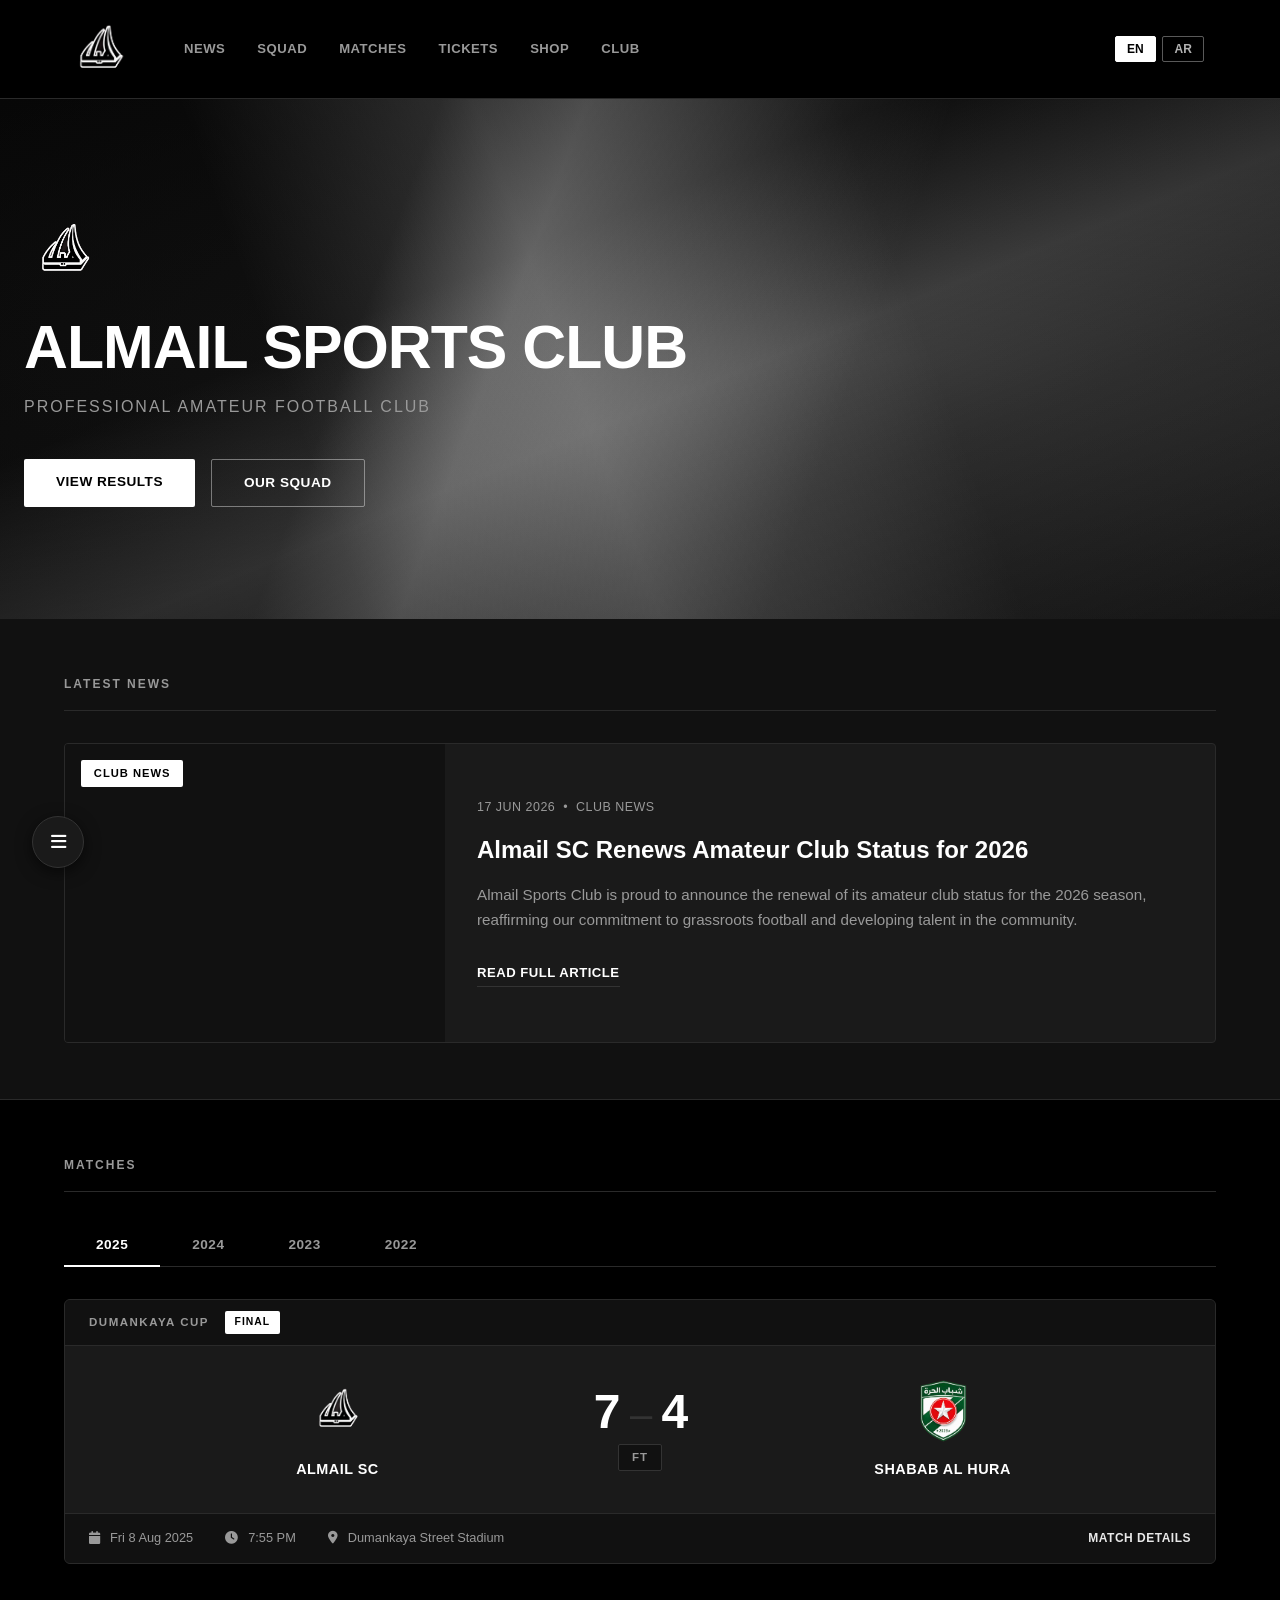
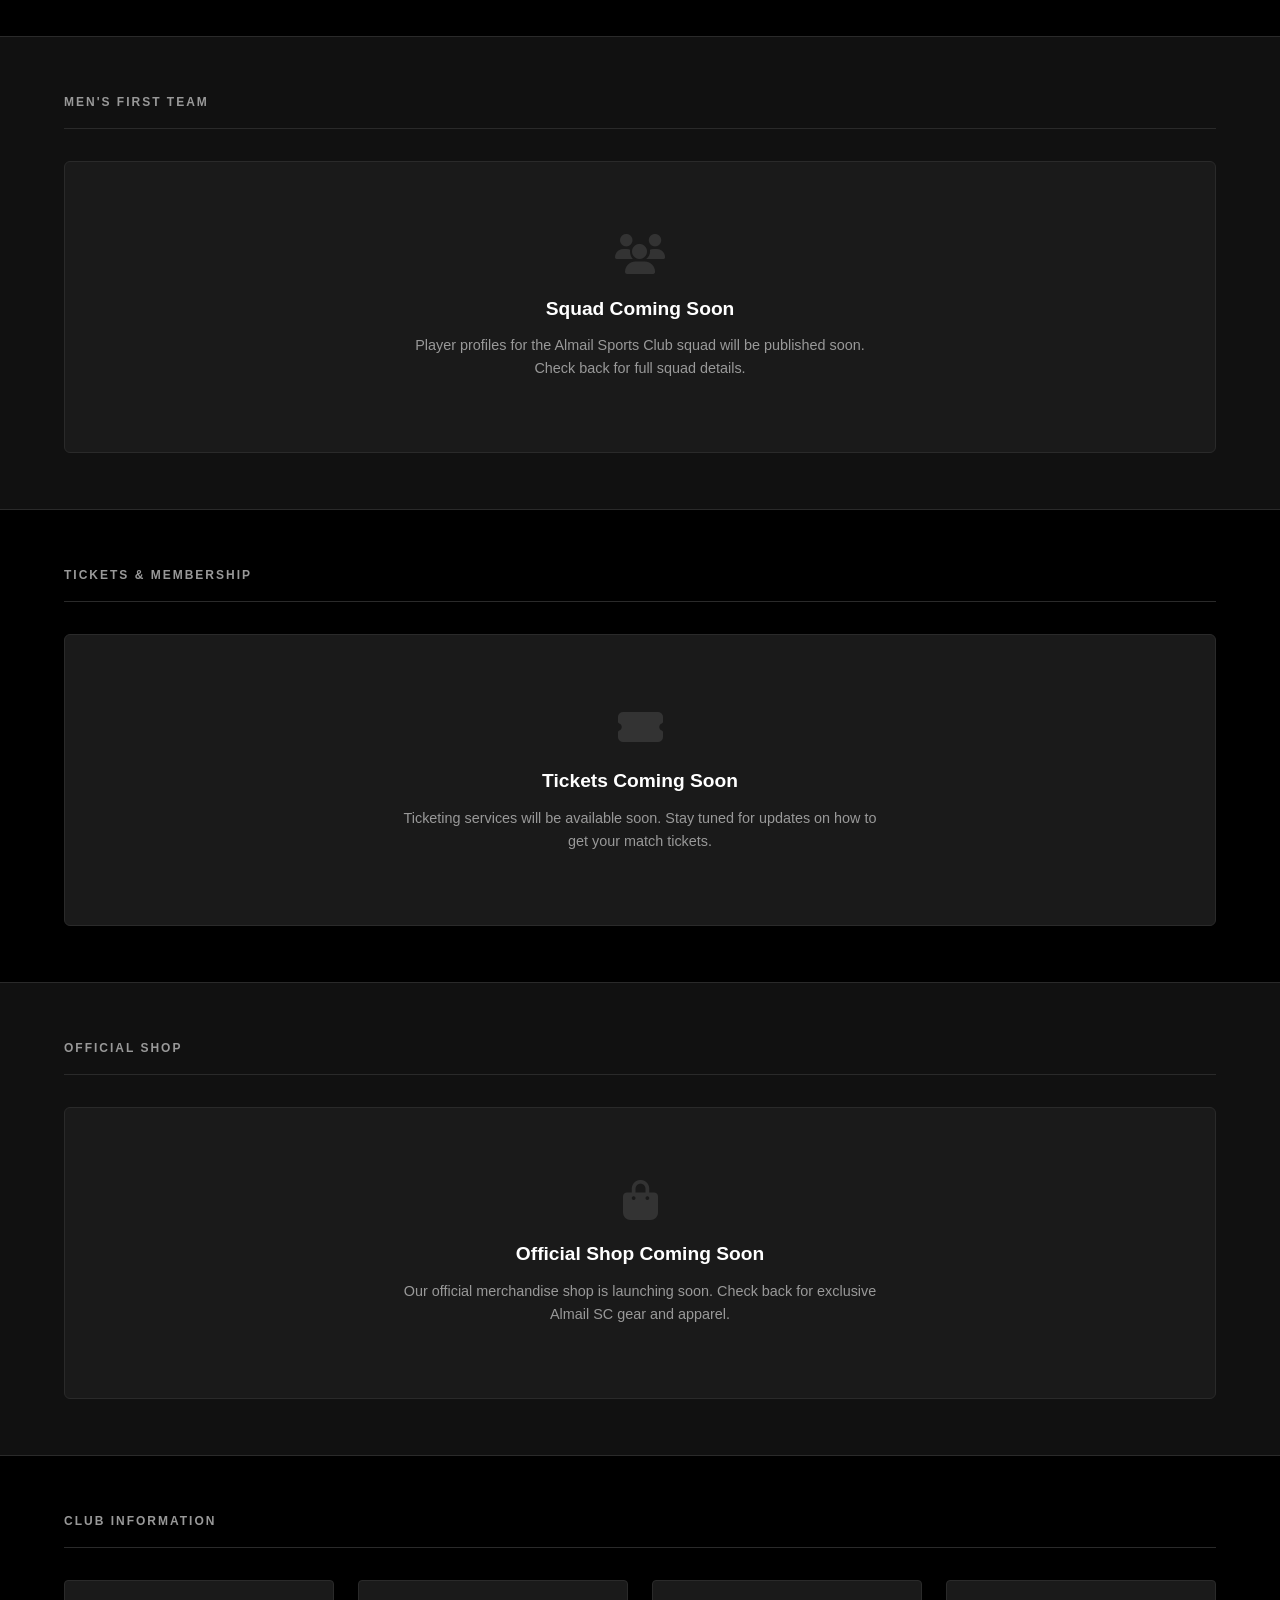
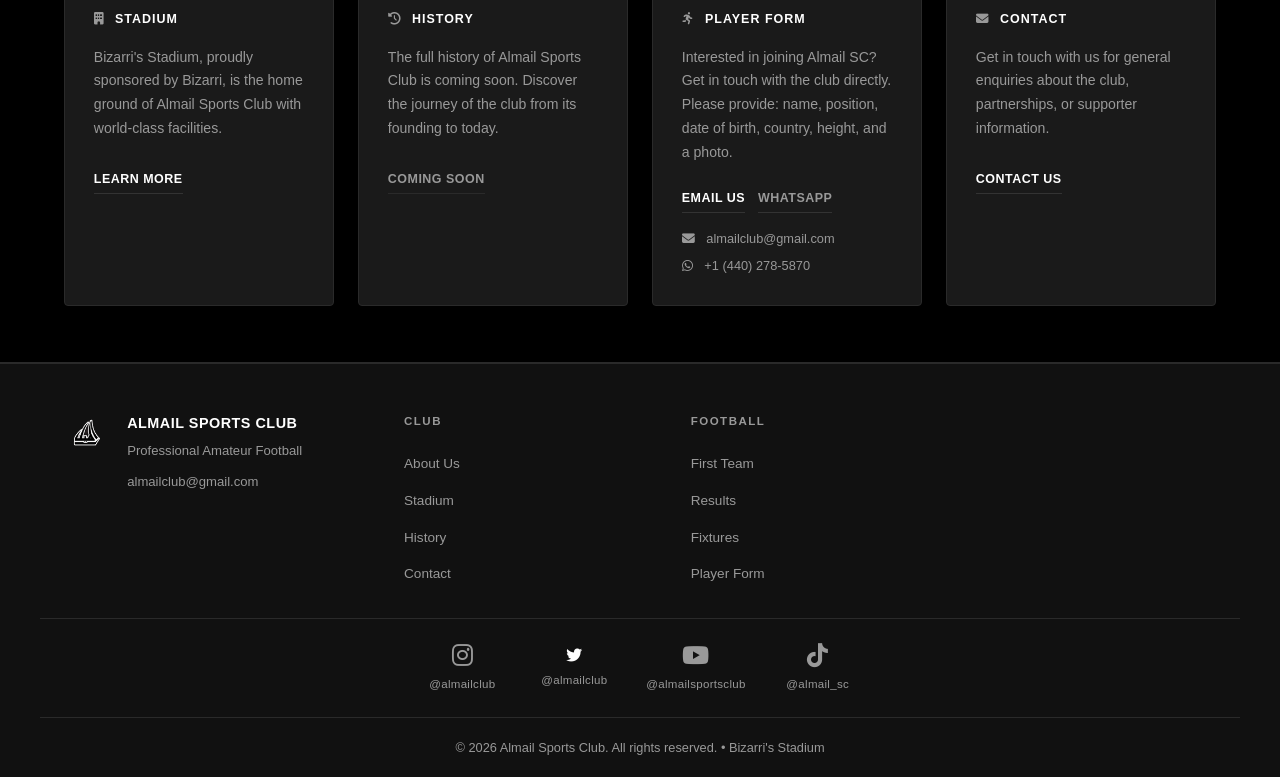
==== index.html @ 68b22a1f "Add proper favicon files converted from logo.png Generated favicon.ico (16x16 + 32x32), favicon-32.p" ====
<!DOCTYPE html>
<html lang="en">
<head>
    <meta charset="UTF-8">
    <meta name="viewport" content="width=device-width, initial-scale=1.0">
    <title>Almail Sports Club – Official Website</title>
    <link rel="icon" type="image/x-icon" href="favicon.ico">
    <link rel="icon" type="image/png" sizes="32x32" href="favicon-32.png">
    <link rel="icon" type="image/png" sizes="16x16" href="favicon-16.png">
    <link rel="stylesheet" href="styles.css">
    <link rel="stylesheet" href="https://cdnjs.cloudflare.com/ajax/libs/font-awesome/6.4.0/css/all.min.css">
</head>
<body>

    <!-- ── MAIN HEADER ───────────────────────────────────── -->
    <header class="main-header">
        <div class="header-inner">
            <a href="index.html" class="club-logo">
                <div class="club-crest">
                    <img src="logo.png" alt="Almail SC" class="crest-img" onerror="this.style.display='none'; this.nextElementSibling.style.display='flex';">
                    <span class="crest-text crest-fallback">ASC</span>
                </div>
            </a>
            <nav class="main-nav" id="mainNav">
                <a href="#latest" class="nav-link" data-i18n="nav-news">NEWS</a>
                <a href="#teams" class="nav-link" data-i18n="nav-squad">SQUAD</a>
                <a href="#matches" class="nav-link" data-i18n="nav-matches">MATCHES</a>
                <a href="#tickets" class="nav-link" data-i18n="nav-tickets">TICKETS</a>
                <a href="#shop" class="nav-link" data-i18n="nav-shop">SHOP</a>
                <a href="#support" class="nav-link" data-i18n="nav-club">CLUB</a>
            </nav>
            <div class="header-right">
                <div class="language-switcher">
                    <button class="lang-btn active" data-lang="en" onclick="setLanguage('en')">EN</button>
                    <button class="lang-btn" data-lang="ar" onclick="setLanguage('ar')">AR</button>
                </div>
                <button class="search-btn"><i class="fas fa-search"></i></button>
                <button class="menu-btn" id="menuBtn"><i class="fas fa-bars"></i></button>
            </div>
        </div>
    </header>

    <!-- ── HERO SECTION ──────────────────────────────────── -->
    <section class="hero">
        <div class="hero-bg"></div>
        <div class="hero-overlay"></div>
        <div class="hero-content">
            <div class="hero-logo-wrap">
                <img src="logo.png" alt="Almail SC" class="hero-logo-img" onerror="this.style.display='none';">
            </div>
            <h1 class="hero-title" data-i18n="hero-title">ALMAIL SPORTS CLUB</h1>
            <p class="hero-subtitle" data-i18n="hero-subtitle">Professional Amateur Football Club</p>
            <div class="hero-buttons">
                <a href="#matches" class="hero-btn btn-white" data-i18n="hero-btn-results">VIEW RESULTS</a>
                <a href="#teams" class="hero-btn btn-ghost" data-i18n="hero-btn-squad">OUR SQUAD</a>
            </div>
        </div>
    </section>

    <!-- ── LATEST NEWS ────────────────────────────────────– -->
    <section id="latest" class="news-section">
        <div class="section-container">
            <h2 class="section-title" data-i18n="news-title">LATEST NEWS</h2>
            <div class="news-grid">
                <article class="news-card featured">
                    <div class="news-img news-img-1">
                        <div class="news-category-badge" data-i18n="news-category">CLUB NEWS</div>
                    </div>
                    <div class="news-body">
                        <span class="news-meta"><span data-i18n="news-date">17 JUN 2026</span> &nbsp;&bull;&nbsp; <span data-i18n="news-category">Club News</span></span>
                        <h3 data-i18n="news-article-title">Almail SC Renews Amateur Club Status for 2026</h3>
                        <p data-i18n="news-article-desc">Almail Sports Club is proud to announce the renewal of its amateur club status for the 2026 season, reaffirming our commitment to grassroots football and developing talent in the community.</p>
                        <a href="news-amateur-status.html" class="news-link" data-i18n="news-read-more">READ FULL ARTICLE</a>
                    </div>
                </article>
            </div>
        </div>
    </section>

    <!-- ── MATCHES SECTION ───────────────────────────────── -->
    <section id="matches" class="matches-section">
        <div class="section-container">
            <h2 class="section-title" data-i18n="matches-title">MATCHES</h2>

            <!-- Season Selector -->
            <div class="season-tabs">
                <button class="season-tab active" data-season="2025" data-i18n="season-2025">2025</button>
                <button class="season-tab" data-season="2024" data-i18n="season-2024">2024</button>
                <button class="season-tab" data-season="2023" data-i18n="season-2023">2023</button>
                <button class="season-tab" data-season="2022" data-i18n="season-2022">2022</button>
            </div>

            <!-- 2025 Season -->
            <div class="season-panel active" id="season-2025">
                <div class="match-app-card" onclick="openMatchDetail('dumankaya')">
                    <div class="match-app-header">
                        <span class="match-competition-badge" data-i18n="competition-dumankaya">DUMANKAYA CUP</span>
                        <span class="match-type-badge" data-i18n="match-final">FINAL</span>
                    </div>
                    <div class="match-app-body">
                        <div class="match-app-team home-team">
                            <div class="match-team-crest">
                                <img src="logo.png" alt="ASC" onerror="this.style.display='none'; this.nextElementSibling.style.display='flex';">
                                <span class="crest-placeholder">A</span>
                            </div>
                            <span class="match-team-name" data-i18n="team-almail">ALMAIL SC</span>
                        </div>
                        <div class="match-app-score-block">
                            <div class="match-app-score">7 <span class="score-sep">–</span> 4</div>
                            <div class="match-app-status ft" data-i18n="ft">FT</div>
                        </div>
                        <div class="match-app-team away-team">
                            <div class="match-team-crest alt-crest">
                                <img src="AlShababLogo.png" alt="Shabab Al Hura" onload="this.nextElementSibling.style.display='none';" onerror="this.style.display='none'; this.nextElementSibling.style.display='flex';">
                                <span class="crest-placeholder">S</span>
                            </div>
                            <span class="match-team-name" data-i18n="team-shabab">SHABAB AL HURA</span>
                        </div>
                    </div>
                    <div class="match-app-footer">
                        <span><i class="fas fa-calendar"></i> Fri 8 Aug 2025</span>
                        <span><i class="fas fa-clock"></i> 7:55 PM</span>
                        <span><i class="fas fa-map-marker-alt"></i> Dumankaya Street Stadium</span>
                        <span class="match-details-link" data-i18n="match-details">MATCH DETAILS <i class="fas fa-chevron-right"></i></span>
                    </div>
                </div>
            </div>

            <!-- 2024 Season -->
            <div class="season-panel" id="season-2024">
                <div class="coming-soon-matches">
                    <i class="fas fa-calendar-alt"></i>
                    <h3><span data-i18n="season-records">Match records for the</span> 2024 <span data-i18n="season-coming">season are coming soon.</span></h3>
                </div>
            </div>

            <!-- 2023 Season -->
            <div class="season-panel" id="season-2023">
                <div class="coming-soon-matches">
                    <i class="fas fa-calendar-alt"></i>
                    <h3><span data-i18n="season-records">Match records for the</span> 2023 <span data-i18n="season-coming">season are coming soon.</span></h3>
                </div>
            </div>

            <!-- 2022 Season -->
            <div class="season-panel" id="season-2022">
                <div class="coming-soon-matches">
                    <i class="fas fa-calendar-alt"></i>
                    <h3><span data-i18n="season-records">Match records for the</span> 2022 <span data-i18n="season-coming">season are coming soon.</span></h3>
                </div>
            </div>

        </div>
    </section>

    <!-- ── MATCH DETAIL MODAL ─────────────────────────────── -->
    <div class="match-detail-modal" id="matchModal">
        <div class="match-detail-content">
            <button class="close-modal" onclick="closeMatchDetail()">&times;</button>

            <!-- Match Header -->
            <div class="modal-match-header">
                <div class="modal-competition">DUMANKAYA CUP &mdash; FINAL</div>
                <div class="modal-teams-row">
                    <div class="modal-team">
                        <div class="modal-crest home">
                            <img src="logo.png" alt="ASC" onerror="this.style.display='none'; this.nextElementSibling.style.display='flex';">
                            <span class="crest-placeholder">A</span>
                        </div>
                        <span class="modal-team-name">ALMAIL SC</span>
                    </div>
                    <div class="modal-score-block">
                        <div class="modal-score">7 &ndash; 4</div>
                        <div class="modal-status">FT</div>
                    </div>
                    <div class="modal-team">
                        <div class="modal-crest away">
                                <img src="AlShababLogo.png" alt="Shabab Al Hura" onload="this.nextElementSibling.style.display='none';" onerror="this.style.display='none'; this.nextElementSibling.style.display='flex';">
                                <span class="crest-placeholder">S</span>
                            </div>
                        <span class="modal-team-name">SHABAB AL HURA</span>
                    </div>
                </div>
                <div class="modal-meta-row">
                    <span><i class="fas fa-calendar"></i> Fri 8 Aug 2025</span>
                    <span><i class="fas fa-clock"></i> 7:55 PM</span>
                    <span><i class="fas fa-map-marker-alt"></i> Dumankaya Street Stadium</span>
                </div>
            </div>

            <!-- Goals / Lineup coming soon notice -->
            <div class="modal-tabs">
                <button class="modal-tab active" data-tab="details">DETAILS</button>
                <button class="modal-tab" data-tab="goals">GOALS</button>
                <button class="modal-tab" data-tab="lineup">LINE-UP</button>
            </div>

            <div class="modal-tab-panel active" id="tab-details">
                <div class="detail-row">
                    <span class="detail-label">Competition</span>
                    <span class="detail-value">Dumankaya Cup</span>
                </div>
                <div class="detail-row">
                    <span class="detail-label">Round</span>
                    <span class="detail-value">Final</span>
                </div>
                <div class="detail-row">
                    <span class="detail-label">Date</span>
                    <span class="detail-value">Friday, 8 August 2025</span>
                </div>
                <div class="detail-row">
                    <span class="detail-label">Kick-off</span>
                    <span class="detail-value">7:55 PM</span>
                </div>
                <div class="detail-row">
                    <span class="detail-label">Venue</span>
                    <span class="detail-value">Dumankaya Street Stadium</span>
                </div>
                <div class="detail-row">
                    <span class="detail-label">Result</span>
                    <span class="detail-value winner">Almail SC WIN</span>
                </div>
            </div>

            <div class="modal-tab-panel" id="tab-goals">
                <div class="goals-timeline">
                    <div class="goals-header-row">
                        <span class="goals-team-lbl">ALMAIL SC</span>
                        <span></span>
                        <span class="goals-team-lbl align-right">SHABAB AL HURA</span>
                    </div>
                    <!-- 1' Giyath (Shabab) 0–1 -->
                    <div class="goal-row">
                        <div class="goal-home-col"></div>
                        <div class="goal-time-col">1'</div>
                        <div class="goal-away-col">
                            <i class="fas fa-futbol goal-ball"></i>
                            <span class="goal-score-pill">0 — 1</span>
                            <span class="goal-scorer">Giyath</span>
                        </div>
                    </div>
                    <!-- 2' Tayem (Almail) 1–1 -->
                    <div class="goal-row">
                        <div class="goal-home-col">
                            <span class="goal-scorer">Tayem</span>
                            <span class="goal-score-pill">1 — 1</span>
                            <i class="fas fa-futbol goal-ball"></i>
                        </div>
                        <div class="goal-time-col">2'</div>
                        <div class="goal-away-col"></div>
                    </div>
                    <!-- 3' Tayem (Almail) 2–1 -->
                    <div class="goal-row">
                        <div class="goal-home-col">
                            <span class="goal-scorer">Tayem</span>
                            <span class="goal-score-pill">2 — 1</span>
                            <i class="fas fa-futbol goal-ball"></i>
                        </div>
                        <div class="goal-time-col">3'</div>
                        <div class="goal-away-col"></div>
                    </div>
                    <!-- 12' Samo (Shabab) 2–2 -->
                    <div class="goal-row">
                        <div class="goal-home-col"></div>
                        <div class="goal-time-col">12'</div>
                        <div class="goal-away-col">
                            <i class="fas fa-futbol goal-ball"></i>
                            <span class="goal-score-pill">2 — 2</span>
                            <span class="goal-scorer">Samo</span>
                        </div>
                    </div>
                    <!-- 13' Jasem (Almail) 3–2 -->
                    <div class="goal-row">
                        <div class="goal-home-col">
                            <span class="goal-scorer">Jasem</span>
                            <span class="goal-score-pill">3 — 2</span>
                            <i class="fas fa-futbol goal-ball"></i>
                        </div>
                        <div class="goal-time-col">13'</div>
                        <div class="goal-away-col"></div>
                    </div>
                    <!-- 14' Tayem (Almail) 4–2 -->
                    <div class="goal-row">
                        <div class="goal-home-col">
                            <span class="goal-scorer">Tayem</span>
                            <span class="goal-score-pill">4 — 2</span>
                            <i class="fas fa-futbol goal-ball"></i>
                        </div>
                        <div class="goal-time-col">14'</div>
                        <div class="goal-away-col"></div>
                    </div>
                    <!-- 15' Samo (Shabab) 4–3 -->
                    <div class="goal-row">
                        <div class="goal-home-col"></div>
                        <div class="goal-time-col">15'</div>
                        <div class="goal-away-col">
                            <i class="fas fa-futbol goal-ball"></i>
                            <span class="goal-score-pill">4 — 3</span>
                            <span class="goal-scorer">Samo</span>
                        </div>
                    </div>
                    <!-- 15' Jasem (Almail) 5–3 -->
                    <div class="goal-row">
                        <div class="goal-home-col">
                            <span class="goal-scorer">Jasem</span>
                            <span class="goal-score-pill">5 — 3</span>
                            <i class="fas fa-futbol goal-ball"></i>
                        </div>
                        <div class="goal-time-col">15'</div>
                        <div class="goal-away-col"></div>
                    </div>
                    <!-- 16' Samo (Shabab) 5–4 -->
                    <div class="goal-row">
                        <div class="goal-home-col"></div>
                        <div class="goal-time-col">16'</div>
                        <div class="goal-away-col">
                            <i class="fas fa-futbol goal-ball"></i>
                            <span class="goal-score-pill">5 — 4</span>
                            <span class="goal-scorer">Samo</span>
                        </div>
                    </div>
                    <!-- 17' Jasem (Almail) 6–4 -->
                    <div class="goal-row">
                        <div class="goal-home-col">
                            <span class="goal-scorer">Jasem</span>
                            <span class="goal-score-pill">6 — 4</span>
                            <i class="fas fa-futbol goal-ball"></i>
                        </div>
                        <div class="goal-time-col">17'</div>
                        <div class="goal-away-col"></div>
                    </div>
                    <!-- 20'+1 Tayem (Almail) 7–4 -->
                    <div class="goal-row">
                        <div class="goal-home-col">
                            <span class="goal-scorer">Tayem</span>
                            <span class="goal-score-pill">7 — 4</span>
                            <i class="fas fa-futbol goal-ball"></i>
                        </div>
                        <div class="goal-time-col">20'+1</div>
                        <div class="goal-away-col"></div>
                    </div>
                </div>
            </div>

            <div class="modal-tab-panel" id="tab-lineup">
                <div id="lineup-list-view">
                    <ul class="lineup-list">
                        <li class="lineup-player">
                            <button class="lineup-player-btn" onclick="showPlayerProfile('tayem')">
                                <span class="lineup-player-name">Tayem Eyad</span>
                                <i class="fas fa-chevron-right lineup-chevron-right"></i>
                            </button>
                        </li>
                        <li class="lineup-player">
                            <button class="lineup-player-btn" onclick="showPlayerProfile('jasem')">
                                <span class="lineup-player-name">Jasem Almail</span>
                                <i class="fas fa-chevron-right lineup-chevron-right"></i>
                            </button>
                        </li>
                    </ul>
                </div>
                <div id="player-profile-view" class="player-profile-view hidden">
                    <button class="profile-back-btn" onclick="hidePlayerProfile()">
                        <i class="fas fa-arrow-left"></i> Back to Line-up
                    </button>
                    <div id="player-profile-card" class="player-profile-card"></div>
                </div>
            </div>

        </div>
    </div>

    <!-- ── SQUAD SECTION ─────────────────────────────────── -->
    <section id="teams" class="teams-section">
        <div class="section-container">
            <h2 class="section-title" data-i18n="squad-title">MEN'S FIRST TEAM</h2>
            <div class="coming-soon-section">
                <i class="fas fa-users"></i>
                <h3 data-i18n="squad-coming">Squad Coming Soon</h3>
                <p data-i18n="player-profiles">Player profiles for the Almail Sports Club squad will be published soon. Check back for full squad details.</p>
            </div>
        </div>
    </section>

    <!-- ── TICKETS SECTION ─────────────────────────────────– -->
    <section id="tickets" class="tickets-section">
        <div class="section-container">
            <h2 class="section-title" data-i18n="tickets-title">TICKETS &amp; MEMBERSHIP</h2>
            <div class="coming-soon-section">
                <i class="fas fa-ticket-alt"></i>
                <h3 data-i18n="tickets-coming">Tickets Coming Soon</h3>
                <p data-i18n="tickets-desc">Ticketing services will be available soon. Stay tuned for updates on how to get your match tickets.</p>
            </div>
        </div>
    </section>

    <!-- ── SHOP SECTION ────────────────────────────────────– -->
    <section id="shop" class="shop-section">
        <div class="section-container">
            <h2 class="section-title" data-i18n="shop-title">OFFICIAL SHOP</h2>
            <div class="coming-soon-section">
                <i class="fas fa-shopping-bag"></i>
                <h3 data-i18n="shop-coming">Official Shop Coming Soon</h3>
                <p data-i18n="shop-desc">Our official merchandise shop is launching soon. Check back for exclusive Almail SC gear and apparel.</p>
            </div>
        </div>
    </section>

    <!-- ── CLUB INFO ──────────────────────────────────────── -->
    <section id="support" class="support-section">
        <div class="section-container">
            <h2 class="section-title" data-i18n="club-title">CLUB INFORMATION</h2>
            <div class="info-grid">
                <div class="info-box">
                    <h4><i class="fas fa-building"></i> <span data-i18n="stadium">STADIUM</span></h4>
                    <p data-i18n="stadium-desc">Bizarri's Stadium, proudly sponsored by Bizarri, is the home ground of Almail Sports Club with world-class facilities.</p>
                    <a href="stadium.html" class="info-link" data-i18n="learn-more">LEARN MORE</a>
                </div>
                <div class="info-box">
                    <h4><i class="fas fa-history"></i> <span data-i18n="history">HISTORY</span></h4>
                    <p data-i18n="history-desc">The full history of Almail Sports Club is coming soon. Discover the journey of the club from its founding to today.</p>
                    <span class="info-link disabled" data-i18n="coming-soon">COMING SOON</span>
                </div>
                <div class="info-box">
                    <h4><i class="fas fa-running"></i> <span data-i18n="player-form">PLAYER FORM</span></h4>
                    <p data-i18n="player-form-desc">Interested in joining Almail SC? Get in touch with the club directly. Please provide: name, position, date of birth, country, height, and a photo.</p>
                    <div class="contact-links">
                        <a href="mailto:almailclub@gmail.com?subject=Player%20Application&body=Name:%0APosition:%0ADate%20of%20Birth:%0ACountry:%0AHeight:%0A%0APlease%20attach%20a%20photo." class="info-link" data-i18n="email-us">EMAIL US</a>
                        <a href="https://wa.me/14402785870?text=Hi%2C%20I%27m%20interested%20in%20joining%20Almail%20SC" target="_blank" rel="noopener" class="info-link whatsapp" data-i18n="whatsapp">WHATSAPP</a>
                    </div>
                    <div class="contact-details">
                        <span><i class="fas fa-envelope"></i> almailclub@gmail.com</span>
                        <span><i class="fab fa-whatsapp"></i> +1 (440) 278-5870</span>
                    </div>
                </div>
                <div class="info-box">
                    <h4><i class="fas fa-envelope"></i> <span data-i18n="contact">CONTACT</span></h4>
                    <p data-i18n="contact-desc">Get in touch with us for general enquiries about the club, partnerships, or supporter information.</p>
                    <a href="mailto:almailclub@gmail.com" class="info-link" data-i18n="contact-us">CONTACT US</a>
                </div>
            </div>
        </div>
    </section>

    <!-- ── FOOTER ────────────────────────────────────────── -->
    <footer class="footer">
        <div class="footer-main">
            <div class="footer-brand">
                <div class="footer-crest">
                    <img src="logo.png" alt="ASC" class="footer-logo-img" onerror="this.style.display='none'; this.nextElementSibling.style.display='flex';">
                    <span class="footer-crest-text">ASC</span>
                </div>
                <div>
                    <h3>ALMAIL SPORTS CLUB</h3>
                    <p>Professional Amateur Football</p>
                    <p class="footer-email"><a href="mailto:almailclub@gmail.com">almailclub@gmail.com</a></p>
                </div>
            </div>
            <div class="footer-cols">
                <div class="footer-col">
                    <h4>CLUB</h4>
                    <ul>
                        <li><a href="#support">About Us</a></li>
                        <li><a href="#support">Stadium</a></li>
                        <li><a href="#support">History</a></li>
                        <li><a href="#support">Contact</a></li>
                    </ul>
                </div>
                <div class="footer-col">
                    <h4>FOOTBALL</h4>
                    <ul>
                        <li><a href="#teams">First Team</a></li>
                        <li><a href="#matches">Results</a></li>
                        <li><a href="#matches">Fixtures</a></li>
                        <li><a href="#support">Player Form</a></li>
                    </ul>
                </div>
            </div>
        </div>

        <!-- Social Icons Bar -->
        <div class="footer-socials">
            <a href="https://instagram.com/almailclub" target="_blank" rel="noopener" class="social-icon-link">
                <i class="fab fa-instagram"></i>
                <span>@almailclub</span>
            </a>
            <a href="https://x.com/almailclub" target="_blank" rel="noopener" class="social-icon-link">
                <i class="fab fa-twitter"></i>
                <span>@almailclub</span>
            </a>
            <a href="https://youtube.com/@almailsportsclub" target="_blank" rel="noopener" class="social-icon-link">
                <i class="fab fa-youtube"></i>
                <span>@almailsportsclub</span>
            </a>
            <a href="https://tiktok.com/@almail_sc" target="_blank" rel="noopener" class="social-icon-link">
                <i class="fab fa-tiktok"></i>
                <span>@almail_sc</span>
            </a>
        </div>

        <div class="footer-bottom">
            <p data-i18n="footer-copyright">&copy; 2026 Almail Sports Club. All rights reserved. &nbsp;&bull;&nbsp; Bizarri's Stadium</p>
        </div>
    </footer>

    <!-- ── BACK TO TOP ──────────────────────────────────── -->
    <button class="back-to-top" id="backToTop" onclick="window.scrollTo({top:0,behavior:'smooth'})" aria-label="Back to top">
        <i class="fas fa-chevron-up"></i>
    </button>

    <!-- ── FLOATING MAIN MENU ────────────────────────────── -->
    <div class="float-menu-wrap" id="floatMenuWrap">
        <button class="float-menu-btn" id="floatMenuBtn" aria-label="Menu">
            <i class="fas fa-bars" id="floatMenuIcon"></i>
        </button>
        <nav class="float-menu-panel" id="floatMenuPanel">
            <div class="float-menu-header">
                <span>MENU</span>
                <button onclick="closeFloatMenu()"><i class="fas fa-times"></i></button>
            </div>
            <ul class="float-menu-links">
                <li><a href="#latest"  onclick="closeFloatMenu()"><i class="fas fa-newspaper"></i> <span data-i18n="nav-news">NEWS</span></a></li>
                <li><a href="#matches" onclick="closeFloatMenu()"><i class="fas fa-futbol"></i> <span data-i18n="nav-matches">MATCHES</span></a></li>
                <li><a href="#teams"   onclick="closeFloatMenu()"><i class="fas fa-users"></i> <span data-i18n="nav-squad">SQUAD</span></a></li>
                <li><a href="#tickets" onclick="closeFloatMenu()"><i class="fas fa-ticket-alt"></i> <span data-i18n="nav-tickets">TICKETS</span></a></li>
                <li><a href="#shop"    onclick="closeFloatMenu()"><i class="fas fa-shopping-bag"></i> <span data-i18n="nav-shop">SHOP</span></a></li>
                <li><a href="#support" onclick="closeFloatMenu()"><i class="fas fa-info-circle"></i> <span data-i18n="nav-club">CLUB</span></a></li>
            </ul>
            <button class="float-menu-top" onclick="window.scrollTo({top:0,behavior:'smooth'}); closeFloatMenu()">
                <i class="fas fa-arrow-up"></i> <span data-i18n="back-to-top-label">BACK TO TOP</span>
            </button>
        </nav>
    </div>

    <script src="translations.js"></script>
    <script src="script.js"></script>
</body>
</html>
---- styles.css ----
/* ── RESET & ROOT ─────────────────────────────────────────── */
*, *::before, *::after {
    margin: 0;
    padding: 0;
    box-sizing: border-box;
}

:root {
    --primary:       #000000;
    --primary-dark:  #111111;
    --primary-light: #1a1a1a;
    --accent:        #ffffff;
    --accent-light:  #e8e8e8;
    --white:         #ffffff;
    --text-dark:     #ffffff;
    --text-gray:     #999999;
    --bg-light:      #0f0f0f;
    --border:        #2a2a2a;
    --border-light:  #333333;
    --win:           #4caf50;
}

html { scroll-behavior: smooth; }

body {
    font-family: -apple-system, BlinkMacSystemFont, 'Segoe UI', Arial, sans-serif;
    background: var(--primary);
    color: var(--text-dark);
    line-height: 1.6;
}

a  { text-decoration: none; color: inherit; }
ul { list-style: none; }
button { border: none; background: none; font-family: inherit; cursor: pointer; }
img { display: block; max-width: 100%; }

.section-container {
    max-width: 1200px;
    margin: 0 auto;
    padding: 0 24px;
}

.language-switcher {
    display: flex;
    gap: 0.4rem;
    align-items: center;
    margin-right: 0.75rem;
}

.lang-btn {
    background: transparent;
    border: 1px solid rgba(255, 255, 255, 0.35);
    color: rgba(255, 255, 255, 0.7);
    padding: 0.3rem 0.7rem;
    font-size: 0.75rem;
    font-weight: 600;
    border-radius: 2px;
    cursor: pointer;
    transition: all 0.2s;
}

.lang-btn:hover {
    border-color: var(--white);
    color: var(--white);
}

.lang-btn.active {
    background: var(--white);
    color: var(--primary);
    border-color: var(--white);
}

/* ── BACK TO TOP ─────────────────────────────────────────── */
.back-to-top {
    position: fixed;
    bottom: 2rem;
    right: 2rem;
    background: var(--white);
    color: var(--primary);
    width: 48px;
    height: 48px;
    border-radius: 50%;
    display: flex;
    align-items: center;
    justify-content: center;
    font-size: 1.1rem;
    cursor: pointer;
    z-index: 500;
    opacity: 0;
    pointer-events: none;
    transition: opacity 0.3s ease, transform 0.3s ease;
    box-shadow: 0 4px 16px rgba(0, 0, 0, 0.6);
}

.back-to-top.visible {
    opacity: 1;
    pointer-events: all;
}

.back-to-top:hover {
    transform: translateY(-3px);
    background: var(--accent-light);
}

html[dir="rtl"] .back-to-top,
body.rtl-mode .back-to-top {
    right: auto;
    left: 2rem;
}

.banner-icon {
    display: flex;
    align-items: center;
    gap: 0.4rem;
    color: var(--text-gray);
    transition: color 0.2s;
}

.banner-icon:hover { color: var(--white); }

.banner-lang {
    background: transparent;
    color: var(--text-gray);
    padding: 0.3rem 0.6rem;
    border: 1px solid var(--border);
    border-radius: 2px;
    cursor: pointer;
    font-size: 0.8rem;
}

/* ── MAIN HEADER ────────────────────────────────────────────– */
.main-header {
    background: var(--primary);
    border-bottom: 1px solid var(--border);
    position: sticky;
    top: 0;
    z-index: 200;
}

.header-inner {
    max-width: 1200px;
    margin: 0 auto;
    padding: 0.8rem 24px;
    display: flex;
    align-items: center;
    gap: 2rem;
}

.club-logo { display: flex; align-items: center; }

.club-crest {
    width: 72px;
    height: 72px;
    background: transparent;
    border-radius: 4px;
    display: flex;
    align-items: center;
    justify-content: center;
    overflow: hidden;
    flex-shrink: 0;
}

.crest-img {
    width: 100%;
    height: 100%;
    object-fit: contain;
}

.crest-fallback {
    font-size: 1.1rem;
    font-weight: 700;
    color: var(--primary);
    display: none;
}

.crest-text {
    font-size: 1.1rem;
    font-weight: 700;
    color: var(--primary);
}

.main-nav {
    display: flex;
    gap: 0;
    align-items: center;
    flex: 1;
}

.nav-link {
    color: var(--text-gray);
    font-size: 0.82rem;
    font-weight: 600;
    letter-spacing: 0.5px;
    padding: 0.5rem 1rem;
    transition: color 0.2s;
    position: relative;
    display: flex;
    align-items: center;
    gap: 0.4rem;
    white-space: nowrap;
}

.nav-link:hover { color: var(--white); }

.header-right {
    display: flex;
    gap: 0.5rem;
    align-items: center;
    margin-left: auto;
}

.search-btn, .menu-btn {
    color: var(--text-gray);
    font-size: 1rem;
    padding: 0.5rem;
    transition: color 0.2s;
    display: none;
}

.search-btn:hover, .menu-btn:hover { color: var(--white); }


/* ── HERO ───────────────────────────────────────────────────– */
.hero {
    background: linear-gradient(160deg, #0a0a0a 0%, #111111 60%, #1a1a1a 100%);
    position: relative;
    min-height: 520px;
    display: flex;
    align-items: center;
    overflow: hidden;
    padding: 4rem 24px;
}

.hero::after {
    content: '';
    position: absolute;
    inset: 0;
    background:
        linear-gradient(110deg, transparent 0%, transparent 30%, rgba(255,255,255,0.25) 40%, rgba(255,255,255,0.15) 50%, transparent 65%, transparent 100%),
        linear-gradient(70deg, transparent 0%, transparent 25%, rgba(255,255,255,0.2) 45%, transparent 70%, transparent 100%),
        linear-gradient(to bottom right, transparent 0%, transparent 35%, rgba(255,255,255,0.18) 55%, rgba(255,255,255,0.1) 70%, transparent 100%);
    pointer-events: none;
    z-index: 2;
}

.hero-bg, .hero-overlay { position: absolute; inset: 0; }
.hero-bg { z-index: 1; }
.hero-overlay { background: radial-gradient(ellipse at 70% 50%, rgba(255,255,255,0.03) 0%, rgba(0,0,0,0.3) 100%); z-index: 3; }

.hero-content {
    position: relative;
    z-index: 10;
    max-width: 700px;
}

.hero-logo-wrap {
    margin-bottom: 1.5rem;
}

.hero-logo-img {
    height: 80px;
    width: auto;
}

.hero-title {
    font-size: 3.8rem;
    font-weight: 700;
    letter-spacing: -1px;
    color: var(--white);
    line-height: 1.1;
    margin-bottom: 0.8rem;
}

.hero-subtitle {
    font-size: 1rem;
    color: var(--text-gray);
    letter-spacing: 2px;
    text-transform: uppercase;
    margin-bottom: 2.5rem;
}

.hero-buttons { display: flex; gap: 1rem; flex-wrap: wrap; }

.hero-btn {
    padding: 0.75rem 2rem;
    font-size: 0.85rem;
    font-weight: 700;
    letter-spacing: 0.5px;
    border-radius: 2px;
    transition: all 0.2s;
    display: inline-block;
    text-transform: uppercase;
}

.hero-btn.btn-white {
    background: var(--white);
    color: var(--primary);
}

.hero-btn.btn-white:hover {
    background: var(--accent-light);
}

.hero-btn.btn-ghost {
    border: 1.5px solid rgba(255,255,255,0.4);
    color: var(--white);
}

.hero-btn.btn-ghost:hover {
    border-color: var(--white);
    background: rgba(255,255,255,0.08);
}

/* ── SECTION TITLES ─────────────────────────────────────────– */
.section-title {
    font-size: 0.75rem;
    font-weight: 700;
    letter-spacing: 2px;
    text-transform: uppercase;
    color: var(--text-gray);
    margin-bottom: 2rem;
    padding-bottom: 1rem;
    border-bottom: 1px solid var(--border);
}

/* ── NEWS SECTION ───────────────────────────────────────────– */
.news-section {
    padding: 3.5rem 0;
    background: var(--primary-dark);
    border-bottom: 1px solid var(--border);
}

.news-grid { display: flex; flex-direction: column; gap: 2rem; }

.news-card {
    background: var(--primary-light);
    border: 1px solid var(--border);
    border-radius: 4px;
    overflow: hidden;
    display: grid;
    grid-template-columns: 380px 1fr;
    min-height: 300px;
    cursor: pointer;
    transition: border-color 0.2s, transform 0.2s;
}

.news-card:hover {
    border-color: var(--border-light);
    transform: translateY(-2px);
}

.news-img {
    background: var(--primary);
    position: relative;
    display: flex;
    align-items: flex-start;
}

.news-category-badge {
    position: absolute;
    top: 1rem;
    left: 1rem;
    background: var(--white);
    color: var(--primary);
    font-size: 0.7rem;
    font-weight: 700;
    letter-spacing: 1px;
    text-transform: uppercase;
    padding: 0.3rem 0.8rem;
    border-radius: 2px;
}

.news-img-1 { background: #111; }

.news-body {
    padding: 2rem;
    display: flex;
    flex-direction: column;
    justify-content: center;
}

.news-meta {
    font-size: 0.78rem;
    color: var(--text-gray);
    letter-spacing: 0.5px;
    margin-bottom: 1rem;
}

.news-card h3 {
    font-size: 1.5rem;
    font-weight: 700;
    line-height: 1.3;
    color: var(--white);
    margin-bottom: 1rem;
}

.news-card p {
    font-size: 0.95rem;
    color: var(--text-gray);
    line-height: 1.7;
    margin-bottom: 1.8rem;
}

.news-link {
    display: inline-flex;
    align-items: center;
    gap: 0.5rem;
    font-size: 0.82rem;
    font-weight: 700;
    letter-spacing: 0.5px;
    color: var(--white);
    border-bottom: 1px solid var(--border-light);
    padding-bottom: 0.2rem;
    transition: border-color 0.2s;
    width: fit-content;
}

.news-link:hover { border-color: var(--white); }

/* ── MATCHES SECTION ────────────────────────────────────────– */
.matches-section {
    padding: 3.5rem 0;
    background: var(--primary);
    border-bottom: 1px solid var(--border);
}

/* Season Tabs */
.season-tabs {
    display: flex;
    gap: 0;
    margin-bottom: 2rem;
    border-bottom: 1px solid var(--border);
}

.season-tab {
    padding: 0.8rem 2rem;
    font-size: 0.85rem;
    font-weight: 600;
    letter-spacing: 0.5px;
    color: var(--text-gray);
    border-bottom: 2px solid transparent;
    margin-bottom: -1px;
    transition: all 0.2s;
}

.season-tab.active {
    color: var(--white);
    border-bottom-color: var(--white);
}

.season-tab:hover:not(.active) {
    color: var(--accent-light);
}

.season-panel { display: none; }
.season-panel.active { display: block; }

/* Football App Match Card */
.match-app-card {
    background: var(--primary-light);
    border: 1px solid var(--border);
    border-radius: 6px;
    overflow: hidden;
    cursor: pointer;
    transition: border-color 0.2s;
    margin-bottom: 1rem;
}

.match-app-card:hover { border-color: var(--border-light); }

.match-app-header {
    background: var(--primary-dark);
    border-bottom: 1px solid var(--border);
    padding: 0.7rem 1.5rem;
    display: flex;
    align-items: center;
    gap: 1rem;
}

.match-competition-badge {
    font-size: 0.72rem;
    font-weight: 700;
    letter-spacing: 1.5px;
    text-transform: uppercase;
    color: var(--text-gray);
}

.match-type-badge {
    background: var(--white);
    color: var(--primary);
    font-size: 0.65rem;
    font-weight: 700;
    letter-spacing: 1px;
    padding: 0.2rem 0.6rem;
    border-radius: 2px;
}

.match-app-body {
    display: grid;
    grid-template-columns: 1fr auto 1fr;
    align-items: center;
    padding: 2rem 3rem;
    gap: 2rem;
}

.match-app-team {
    display: flex;
    flex-direction: column;
    align-items: center;
    gap: 1rem;
}

.home-team { align-items: center; }
.away-team { align-items: center; }

.match-team-crest {
    width: 64px;
    height: 64px;
    background: transparent;
    border-radius: 4px;
    display: flex;
    align-items: center;
    justify-content: center;
    overflow: hidden;
    position: relative;
}

.match-team-crest img {
    width: 100%;
    height: 100%;
    object-fit: contain;
}

.match-team-crest.alt-crest {
    background: transparent;
    border: none;
}

.crest-placeholder {
    font-size: 1.6rem;
    font-weight: 700;
    color: var(--primary);
    display: none;
}

.alt-crest .crest-placeholder {
    color: var(--text-gray);
    display: flex;
}

.match-team-name {
    font-size: 0.9rem;
    font-weight: 700;
    letter-spacing: 0.5px;
    text-align: center;
    color: var(--white);
}

.match-app-score-block {
    text-align: center;
    display: flex;
    flex-direction: column;
    align-items: center;
    gap: 0.5rem;
}

.match-app-score {
    font-size: 3rem;
    font-weight: 700;
    color: var(--white);
    letter-spacing: -2px;
    line-height: 1;
}

.score-sep {
    font-size: 2.5rem;
    color: var(--border-light);
    font-weight: 300;
}

.match-app-status {
    font-size: 0.72rem;
    font-weight: 700;
    letter-spacing: 1px;
    padding: 0.2rem 0.8rem;
    border-radius: 2px;
    text-transform: uppercase;
}

.match-app-status.ft {
    background: var(--primary-dark);
    border: 1px solid var(--border-light);
    color: var(--text-gray);
}

.match-app-status.live {
    background: #dc2626;
    color: var(--white);
}

.match-app-footer {
    background: var(--primary-dark);
    border-top: 1px solid var(--border);
    padding: 0.9rem 1.5rem;
    display: flex;
    align-items: center;
    gap: 2rem;
    font-size: 0.8rem;
    color: var(--text-gray);
}

.match-app-footer i { margin-right: 0.4rem; }

.match-details-link {
    margin-left: auto;
    color: var(--accent-light);
    font-size: 0.75rem;
    font-weight: 600;
    letter-spacing: 0.5px;
    cursor: pointer;
    transition: color 0.2s;
}

.match-details-link:hover { color: var(--white); }

/* Coming Soon — Matches */
.coming-soon-matches {
    background: var(--primary-light);
    border: 1px solid var(--border);
    border-radius: 6px;
    padding: 4rem 2rem;
    text-align: center;
}

.coming-soon-matches i {
    font-size: 2.5rem;
    color: var(--border-light);
    margin-bottom: 1.2rem;
    display: block;
}

.coming-soon-matches h3 {
    font-size: 1.1rem;
    font-weight: 700;
    color: var(--white);
    margin-bottom: 0.6rem;
}

.coming-soon-matches p {
    font-size: 0.9rem;
    color: var(--text-gray);
}

/* ── MATCH DETAIL MODAL ─────────────────────────────────────– */
.match-detail-modal {
    display: none;
    position: fixed;
    inset: 0;
    background: rgba(0,0,0,0.85);
    z-index: 1000;
    align-items: center;
    justify-content: center;
    padding: 1.5rem;
}

.match-detail-modal.active { display: flex; }

.match-detail-content {
    background: var(--primary-dark);
    border: 1px solid var(--border);
    border-radius: 6px;
    width: 100%;
    max-width: 520px;
    max-height: 90vh;
    overflow-y: auto;
    position: relative;
}

.close-modal {
    position: absolute;
    top: 1rem;
    right: 1rem;
    font-size: 1.4rem;
    color: var(--text-gray);
    cursor: pointer;
    transition: color 0.2s;
    z-index: 10;
    line-height: 1;
}

.close-modal:hover { color: var(--white); }

/* Modal match header */
.modal-match-header {
    background: var(--primary-light);
    border-bottom: 1px solid var(--border);
    padding: 2rem 1.5rem 1.5rem;
    text-align: center;
}

.modal-competition {
    font-size: 0.72rem;
    font-weight: 700;
    letter-spacing: 1.5px;
    text-transform: uppercase;
    color: var(--text-gray);
    margin-bottom: 1.5rem;
}

.modal-teams-row {
    display: grid;
    grid-template-columns: 1fr auto 1fr;
    align-items: center;
    gap: 1.5rem;
    margin-bottom: 1.5rem;
}

.modal-team {
    display: flex;
    flex-direction: column;
    align-items: center;
    gap: 0.8rem;
}

.modal-crest {
    width: 52px;
    height: 52px;
    background: transparent;
    border-radius: 4px;
    display: flex;
    align-items: center;
    justify-content: center;
    overflow: hidden;
    font-size: 1.3rem;
    font-weight: 700;
}

.modal-crest img {
    width: 100%;
    height: 100%;
    object-fit: contain;
}

.modal-crest.home {
    background: transparent;
}

.modal-crest.away {
    background: transparent;
    border: none;
    color: var(--text-gray);
}

.modal-team-name {
    font-size: 0.82rem;
    font-weight: 700;
    color: var(--white);
    text-align: center;
}

.modal-score-block { text-align: center; }

.modal-score {
    font-size: 2.5rem;
    font-weight: 700;
    color: var(--white);
    letter-spacing: -1px;
    line-height: 1;
    margin-bottom: 0.4rem;
}

.modal-status {
    font-size: 0.7rem;
    font-weight: 700;
    letter-spacing: 1px;
    color: var(--text-gray);
    background: var(--primary);
    border: 1px solid var(--border);
    padding: 0.2rem 0.7rem;
    border-radius: 2px;
    display: inline-block;
}

.modal-meta-row {
    display: flex;
    align-items: center;
    justify-content: center;
    gap: 1.5rem;
    font-size: 0.8rem;
    color: var(--text-gray);
    flex-wrap: wrap;
}

.modal-meta-row i { margin-right: 0.3rem; }

/* Modal Tabs */
.modal-tabs {
    display: flex;
    border-bottom: 1px solid var(--border);
}

.modal-tab {
    flex: 1;
    padding: 0.9rem;
    font-size: 0.78rem;
    font-weight: 700;
    letter-spacing: 1px;
    color: var(--text-gray);
    border-bottom: 2px solid transparent;
    margin-bottom: -1px;
    transition: all 0.2s;
}

.modal-tab.active {
    color: var(--white);
    border-bottom-color: var(--white);
}

.modal-tab:hover:not(.active) { color: var(--accent-light); }

.modal-tab-panel {
    display: none;
    padding: 1.5rem;
}

.modal-tab-panel.active { display: block; }

.detail-row {
    display: flex;
    justify-content: space-between;
    align-items: center;
    padding: 0.9rem 0;
    border-bottom: 1px solid var(--border);
}

.detail-row:last-child { border-bottom: none; }

.detail-label { font-size: 0.85rem; color: var(--text-gray); }
.detail-value { font-size: 0.85rem; font-weight: 600; color: var(--white); }
.detail-value.winner { color: var(--win); }

.coming-soon-tab {
    text-align: center;
    padding: 2.5rem 1rem;
    color: var(--text-gray);
}

.coming-soon-tab i {
    font-size: 2rem;
    margin-bottom: 0.8rem;
    display: block;
    opacity: 0.5;
}

.coming-soon-tab p {
    font-size: 0.9rem;
}

/* ── GOALS TIMELINE ─────────────────────────────────────────── */
.goals-timeline { padding: 0.25rem 0; }

.goals-header-row {
    display: grid;
    grid-template-columns: 1fr 44px 1fr;
    padding: 0.6rem 0 0.75rem;
    margin-bottom: 0.25rem;
    border-bottom: 1px solid var(--border);
}

.goals-team-lbl {
    font-size: 0.68rem;
    font-weight: 700;
    letter-spacing: 0.09em;
    color: var(--text-gray);
}

.goals-team-lbl.align-right { text-align: right; }

.goal-row {
    display: grid;
    grid-template-columns: 1fr 44px 1fr;
    align-items: center;
    min-height: 42px;
    border-bottom: 1px solid rgba(255,255,255,0.05);
}

.goal-time-col {
    font-size: 0.72rem;
    font-weight: 700;
    color: var(--text-gray);
    text-align: center;
}

.goal-home-col {
    display: flex;
    align-items: center;
    justify-content: flex-end;
    gap: 0.45rem;
    padding-right: 0.5rem;
}

.goal-away-col {
    display: flex;
    align-items: center;
    gap: 0.45rem;
    padding-left: 0.5rem;
}

.goal-ball { font-size: 0.65rem; color: var(--white); }

.goal-score-pill {
    font-size: 0.73rem;
    font-weight: 700;
    background: var(--primary-light);
    border: 1px solid var(--border);
    padding: 0.12rem 0.45rem;
    border-radius: 20px;
    color: var(--white);
    white-space: nowrap;
}

.goal-scorer { font-size: 0.85rem; color: var(--white); }

/* ── LINEUP TAB ─────────────────────────────────────────────── */
.hidden { display: none !important; }

.lineup-list {
    list-style: none;
    padding: 0;
    margin: 0;
}

.lineup-player { border-bottom: 1px solid var(--border); }

.lineup-player-btn {
    width: 100%;
    display: flex;
    align-items: center;
    justify-content: space-between;
    padding: 1rem 0;
    background: none;
    border: none;
    cursor: pointer;
    color: var(--white);
}

.lineup-player-btn:hover .lineup-player-name { color: rgba(255,255,255,0.6); }

.lineup-player-name {
    font-size: 0.95rem;
    font-weight: 600;
    transition: color 0.2s;
}

.lineup-chevron-right {
    font-size: 0.7rem;
    color: var(--text-gray);
}

/* ── PLAYER PROFILE ─────────────────────────────────────────── */
.player-profile-view { padding: 0; }

.profile-back-btn {
    background: none;
    border: none;
    color: var(--text-gray);
    font-size: 0.78rem;
    font-weight: 600;
    letter-spacing: 0.05em;
    cursor: pointer;
    padding: 0.75rem 0 1.25rem;
    display: flex;
    align-items: center;
    gap: 0.5rem;
    transition: color 0.2s;
}

.profile-back-btn:hover { color: var(--white); }

.player-profile-card { padding: 0 0 1rem; }

.profile-name {
    font-size: 1.35rem;
    font-weight: 700;
    letter-spacing: 0.03em;
    color: var(--white);
    padding-bottom: 1rem;
    margin-bottom: 0.25rem;
    border-bottom: 1px solid var(--border);
}

.profile-detail-item {
    display: flex;
    justify-content: space-between;
    align-items: center;
    padding: 0.8rem 0;
    border-bottom: 1px solid rgba(255,255,255,0.06);
}

.profile-label {
    font-size: 0.68rem;
    font-weight: 700;
    letter-spacing: 0.09em;
    color: var(--text-gray);
    text-transform: uppercase;
}

.profile-value {
    font-size: 0.9rem;
    font-weight: 600;
    color: var(--white);
}

/* ── SQUAD SECTION ──────────────────────────────────────────– */
.teams-section {
    padding: 3.5rem 0;
    background: var(--primary-dark);
    border-bottom: 1px solid var(--border);
}

/* ── COMING SOON GENERIC ────────────────────────────────────– */
.coming-soon-section {
    background: var(--primary-light);
    border: 1px solid var(--border);
    border-radius: 6px;
    padding: 4.5rem 2rem;
    text-align: center;
}

.coming-soon-section i {
    font-size: 2.5rem;
    color: var(--border-light);
    margin-bottom: 1.2rem;
    display: block;
}

.coming-soon-section h3 {
    font-size: 1.2rem;
    font-weight: 700;
    color: var(--white);
    margin-bottom: 0.6rem;
}

.coming-soon-section p {
    font-size: 0.9rem;
    color: var(--text-gray);
    max-width: 480px;
    margin: 0 auto;
}

/* ── TICKETS ────────────────────────────────────────────────– */
.tickets-section {
    padding: 3.5rem 0;
    background: var(--primary);
    border-bottom: 1px solid var(--border);
}

/* ── SHOP ───────────────────────────────────────────────────– */
.shop-section {
    padding: 3.5rem 0;
    background: var(--primary-dark);
    border-bottom: 1px solid var(--border);
}

/* ── CLUB INFO ──────────────────────────────────────────────– */
.support-section {
    padding: 3.5rem 0;
    background: var(--primary);
    border-bottom: 1px solid var(--border);
}

.info-grid {
    display: grid;
    grid-template-columns: repeat(auto-fit, minmax(260px, 1fr));
    gap: 1.5rem;
}

.info-box {
    background: var(--primary-light);
    border: 1px solid var(--border);
    border-radius: 4px;
    padding: 1.8rem;
    transition: border-color 0.2s;
}

.info-box:hover { border-color: var(--border-light); }

.info-box h4 {
    font-size: 0.78rem;
    font-weight: 700;
    letter-spacing: 1px;
    text-transform: uppercase;
    color: var(--white);
    margin-bottom: 1rem;
    display: flex;
    align-items: center;
    gap: 0.7rem;
}

.info-box h4 i { color: var(--text-gray); }

.info-box p {
    font-size: 0.88rem;
    color: var(--text-gray);
    line-height: 1.7;
    margin-bottom: 1.5rem;
}

.info-link {
    display: inline-block;
    font-size: 0.78rem;
    font-weight: 700;
    letter-spacing: 0.5px;
    text-transform: uppercase;
    color: var(--white);
    border-bottom: 1px solid var(--border-light);
    padding-bottom: 0.2rem;
    transition: border-color 0.2s;
}

.info-link:hover { border-color: var(--white); }

.info-link.disabled {
    color: var(--text-gray);
    cursor: not-allowed;
    border-color: var(--border);
}

.contact-links {
    display: flex;
    gap: 0.8rem;
    flex-wrap: wrap;
    margin-bottom: 1rem;
}

.info-link.whatsapp { color: var(--text-gray); }
.info-link.whatsapp:hover { color: var(--white); }

.contact-details {
    display: flex;
    flex-direction: column;
    gap: 0.4rem;
    font-size: 0.8rem;
    color: var(--text-gray);
}

.contact-details i { margin-right: 0.5rem; }

/* ── FOOTER ─────────────────────────────────────────────────– */
.footer {
    background: var(--primary-dark);
    border-top: 1px solid var(--border);
}

.footer-main {
    max-width: 1200px;
    margin: 0 auto;
    padding: 3rem 24px 2rem;
    display: flex;
    gap: 5rem;
}

.footer-brand {
    display: flex;
    gap: 1.2rem;
    align-items: flex-start;
    flex: 0 0 260px;
}

.footer-crest {
    width: 44px;
    height: 44px;
    background: transparent;
    border-radius: 3px;
    display: flex;
    align-items: center;
    justify-content: center;
    overflow: hidden;
    flex-shrink: 0;
}

.footer-logo-img {
    width: 100%;
    height: 100%;
    object-fit: contain;
}

.footer-crest-text {
    font-size: 1rem;
    font-weight: 700;
    color: var(--primary);
    display: none;
}

.footer-brand h3 {
    font-size: 0.9rem;
    font-weight: 700;
    letter-spacing: 0.5px;
    margin-bottom: 0.3rem;
}

.footer-brand p {
    font-size: 0.82rem;
    color: var(--text-gray);
}

.footer-email {
    margin-top: 0.6rem;
}

.footer-email a {
    font-size: 0.82rem;
    color: var(--text-gray);
    transition: color 0.2s;
}

.footer-email a:hover { color: var(--white); }

.footer-cols {
    display: grid;
    grid-template-columns: repeat(3, 1fr);
    gap: 3rem;
    flex: 1;
}

.footer-col h4 {
    font-size: 0.72rem;
    font-weight: 700;
    letter-spacing: 1.5px;
    text-transform: uppercase;
    color: var(--text-gray);
    margin-bottom: 1.2rem;
}

.footer-col ul { display: flex; flex-direction: column; gap: 0.7rem; }

.footer-col a {
    font-size: 0.85rem;
    color: var(--text-gray);
    transition: color 0.2s;
}

.footer-col a:hover { color: var(--white); }

.social-list { gap: 0.9rem !important; }

.social-list a {
    display: flex;
    align-items: center;
    gap: 0.6rem;
    font-size: 0.85rem;
}

.social-list i { width: 1rem; }

.fab.fa-x-twitter {
    color: var(--white) !important;
}

.fa-x-twitter {
    color: var(--white) !important;
}

/* Footer Social Icons Bar */
.footer-socials {
    max-width: 1200px;
    margin: 0 auto;
    padding: 1.5rem 24px;
    border-top: 1px solid var(--border);
    display: flex;
    gap: 2rem;
    align-items: center;
    justify-content: center;
    flex-wrap: wrap;
}

.social-icon-link {
    display: flex;
    flex-direction: column;
    align-items: center;
    gap: 0.5rem;
    color: var(--text-gray);
    transition: color 0.2s;
    min-width: 80px;
    text-align: center;
}

.social-icon-link:hover { color: var(--white); }

.social-icon-link i { font-size: 1.5rem; }

.social-icon-link span {
    font-size: 0.72rem;
    letter-spacing: 0.3px;
    white-space: nowrap;
}

.footer-bottom {
    max-width: 1200px;
    margin: 0 auto;
    padding: 1.2rem 24px;
    border-top: 1px solid var(--border);
    text-align: center;
    color: var(--text-gray);
    font-size: 0.8rem;
}

/* ── RESPONSIVE ─────────────────────────────────────────────– */
@media (max-width: 1100px) {
    .hero-title { font-size: 2.8rem; }

    .footer-main { flex-direction: column; gap: 2.5rem; }
    .footer-brand { flex: none; }
    .footer-cols { grid-template-columns: repeat(2, 1fr); gap: 2rem; }

    .match-app-body { padding: 1.5rem; }
}

@media (max-width: 768px) {
    .main-nav {
        position: absolute;
        top: 100%;
        left: 0;
        right: 0;
        background: var(--primary-dark);
        flex-direction: column;
        gap: 0;
        max-height: 0;
        overflow: hidden;
        transition: max-height 0.3s ease;
        border-bottom: 1px solid var(--border);
        z-index: 999;
    }

    .main-nav.open { max-height: 400px; }

    .main-nav.open .nav-link {
        padding: 1rem 1.5rem;
        border-left: 2px solid transparent;
        border-bottom: 1px solid var(--border);
    }

    .main-nav.open .nav-link:hover {
        border-left-color: var(--white);
        background: var(--primary-light);
    }

    .search-btn, .menu-btn { display: block; }

    .header-inner { position: relative; }

    .hero { min-height: 380px; padding: 2.5rem 16px; }
    .hero-title { font-size: 2rem; }

    .news-card {
        grid-template-columns: 1fr;
        min-height: auto;
    }

    .news-img { min-height: 200px; }

    .match-app-body {
        grid-template-columns: 1fr;
        padding: 1.5rem 1rem;
        gap: 1rem;
        text-align: center;
    }

    .match-app-score-block { order: -1; }
    .match-app-score { font-size: 2.5rem; }

    .match-app-footer {
        flex-direction: column;
        gap: 0.5rem;
        align-items: flex-start;
        padding: 1rem 1.5rem;
    }

    .match-details-link { margin-left: 0; }

    .season-tab { padding: 0.8rem 1.2rem; font-size: 0.8rem; }

    .modal-teams-row { grid-template-columns: 1fr auto 1fr; gap: 1rem; }
    .modal-score { font-size: 2rem; }

    .footer-cols { grid-template-columns: 1fr 1fr; }
    .footer-socials { gap: 1.5rem; }

    .section-container { padding: 0 16px; }
}

@media (max-width: 480px) {
    .hero-title { font-size: 1.6rem; }
    .hero-subtitle { font-size: 0.8rem; }
    .hero-btn { padding: 0.65rem 1.4rem; font-size: 0.8rem; }

    .match-app-header { padding: 0.6rem 1rem; }
    .match-team-crest { width: 48px; height: 48px; }
    .match-team-name { font-size: 0.8rem; }

    .footer-cols { grid-template-columns: 1fr; }
    .footer-main { padding: 2rem 16px; }

    .season-tabs { overflow-x: auto; }
    .season-tab { white-space: nowrap; }
}

/* ── RTL (ARABIC) SUPPORT ─────────────────────────────────– */
html[dir="rtl"],
body.rtl-mode {
    direction: rtl;
    text-align: right;
}

html[dir="rtl"] .header-inner,
body.rtl-mode .header-inner {
    flex-direction: row-reverse;
}

html[dir="rtl"] .header-right,
body.rtl-mode .header-right {
    margin-left: 0;
    margin-right: auto;
}

html[dir="rtl"] .footer-brand,
body.rtl-mode .footer-brand {
    flex-direction: row-reverse;
}

html[dir="rtl"] .article-category,
body.rtl-mode .article-category {
    border-left: none;
    border-right: 3px solid var(--accent);
    padding-left: 0;
    padding-right: 0.8rem;
}

html[dir="rtl"] .article-lead,
body.rtl-mode .article-lead {
    border-left: none;
    border-right: 3px solid var(--accent);
    padding-left: 1.2rem;
    padding-right: 0;
}

html[dir="rtl"] .article-list li,
body.rtl-mode .article-list li {
    padding-left: 0;
    padding-right: 1.8rem;
}

html[dir="rtl"] .article-list li::before,
body.rtl-mode .article-list li::before {
    left: auto;
    right: 0;
}

html[dir="rtl"] .match-details-link,
body.rtl-mode .match-details-link {
    margin-left: 0;
    margin-right: auto;
}

html[dir="rtl"] .news-card,
body.rtl-mode .news-card {
    grid-template-columns: 1fr 380px;
}

html[dir="rtl"] .news-category-badge,
body.rtl-mode .news-category-badge {
    left: auto;
    right: 1rem;
}

html[dir="rtl"] .sidebar-info-row,
body.rtl-mode .sidebar-info-row {
    flex-direction: row-reverse;
}

html[dir="rtl"] .contact-links,
body.rtl-mode .contact-links {
    flex-direction: row-reverse;
}

html[dir="rtl"] .article-layout,
body.rtl-mode .article-layout {
    grid-template-columns: 320px 1fr;
}

@media (max-width: 1100px) {
    html[dir="rtl"] .article-layout,
    body.rtl-mode .article-layout {
        grid-template-columns: 1fr;
    }
}

html[dir="rtl"] .hero-buttons,
body.rtl-mode .hero-buttons {
    flex-direction: row-reverse;
}

/* ── FLOATING MAIN MENU ──────────────────────────────────── */
.float-menu-wrap {
    position: fixed;
    bottom: 2rem;
    left: 2rem;
    z-index: 600;
}

.float-menu-btn {
    width: 52px;
    height: 52px;
    border-radius: 50%;
    background: var(--primary-light);
    border: 1px solid var(--border-light);
    color: var(--white);
    font-size: 1.1rem;
    cursor: pointer;
    display: flex;
    align-items: center;
    justify-content: center;
    transition: background 0.2s, transform 0.2s;
    box-shadow: 0 4px 16px rgba(0,0,0,0.6);
}

.float-menu-btn:hover {
    background: var(--border-light);
    transform: scale(1.06);
}

.float-menu-panel {
    position: absolute;
    bottom: 64px;
    left: 0;
    background: var(--primary-dark);
    border: 1px solid var(--border-light);
    border-radius: 8px;
    width: 220px;
    overflow: hidden;
    opacity: 0;
    pointer-events: none;
    transform: translateY(12px);
    transition: opacity 0.2s ease, transform 0.2s ease;
    box-shadow: 0 8px 32px rgba(0,0,0,0.7);
}

.float-menu-panel.open {
    opacity: 1;
    pointer-events: all;
    transform: translateY(0);
}

.float-menu-header {
    display: flex;
    align-items: center;
    justify-content: space-between;
    padding: 0.9rem 1.2rem;
    border-bottom: 1px solid var(--border);
    font-size: 0.72rem;
    font-weight: 700;
    letter-spacing: 1.5px;
    color: var(--text-gray);
}

.float-menu-header button {
    color: var(--text-gray);
    font-size: 1rem;
    cursor: pointer;
    transition: color 0.2s;
}

.float-menu-header button:hover { color: var(--white); }

.float-menu-links {
    padding: 0.5rem 0;
}

.float-menu-links li a {
    display: flex;
    align-items: center;
    gap: 0.9rem;
    padding: 0.75rem 1.2rem;
    color: var(--text-gray);
    font-size: 0.85rem;
    font-weight: 600;
    transition: all 0.2s;
}

.float-menu-links li a:hover {
    color: var(--white);
    background: var(--primary-light);
    padding-left: 1.5rem;
}

.float-menu-links i {
    width: 1rem;
    font-size: 0.9rem;
    text-align: center;
}

.float-menu-top {
    width: 100%;
    padding: 0.9rem 1.2rem;
    border-top: 1px solid var(--border);
    color: var(--white);
    font-size: 0.8rem;
    font-weight: 700;
    letter-spacing: 0.5px;
    cursor: pointer;
    display: flex;
    align-items: center;
    gap: 0.7rem;
    transition: background 0.2s;
    text-align: left;
}

.float-menu-top:hover { background: var(--primary-light); }

/* RTL float menu */
html[dir="rtl"] .float-menu-wrap,
body.rtl-mode .float-menu-wrap {
    left: auto;
    right: 2rem;
}

html[dir="rtl"] .float-menu-panel,
body.rtl-mode .float-menu-panel {
    left: auto;
    right: 0;
}

html[dir="rtl"] .float-menu-links li a,
body.rtl-mode .float-menu-links li a {
    flex-direction: row-reverse;
}

html[dir="rtl"] .float-menu-links li a:hover,
body.rtl-mode .float-menu-links li a:hover {
    padding-left: 1.2rem;
    padding-right: 1.5rem;
}

html[dir="rtl"] .float-menu-top,
body.rtl-mode .float-menu-top {
    flex-direction: row-reverse;
    text-align: right;
}

/* ── X / TWITTER ICON FORCE WHITE ────────────────────────── */
.footer-socials .social-icon-link i.fa-twitter,
.article-social-share a i.fa-twitter,
.sidebar-social a i.fa-twitter,
i.fa-twitter, .fa-twitter {
    color: var(--white) !important;
    -webkit-text-fill-color: var(--white) !important;
    font-size: inherit;
}
}
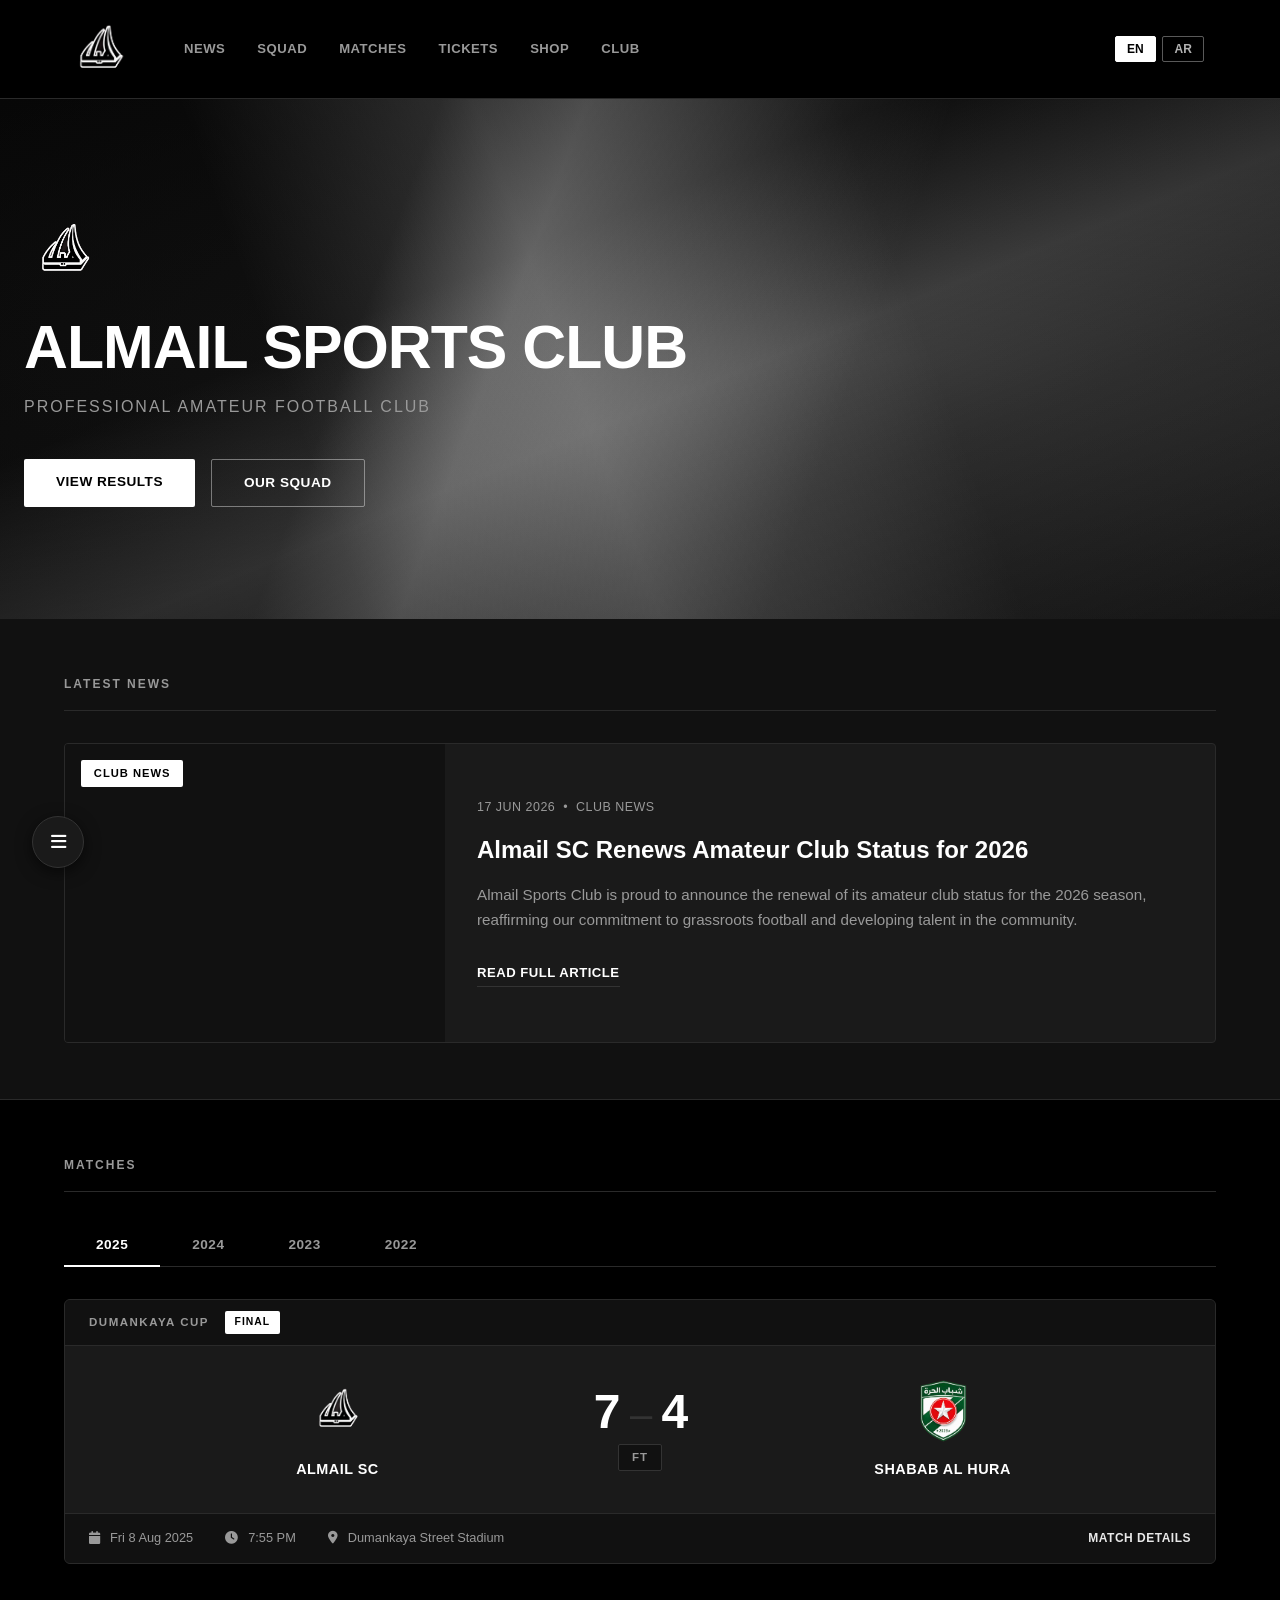
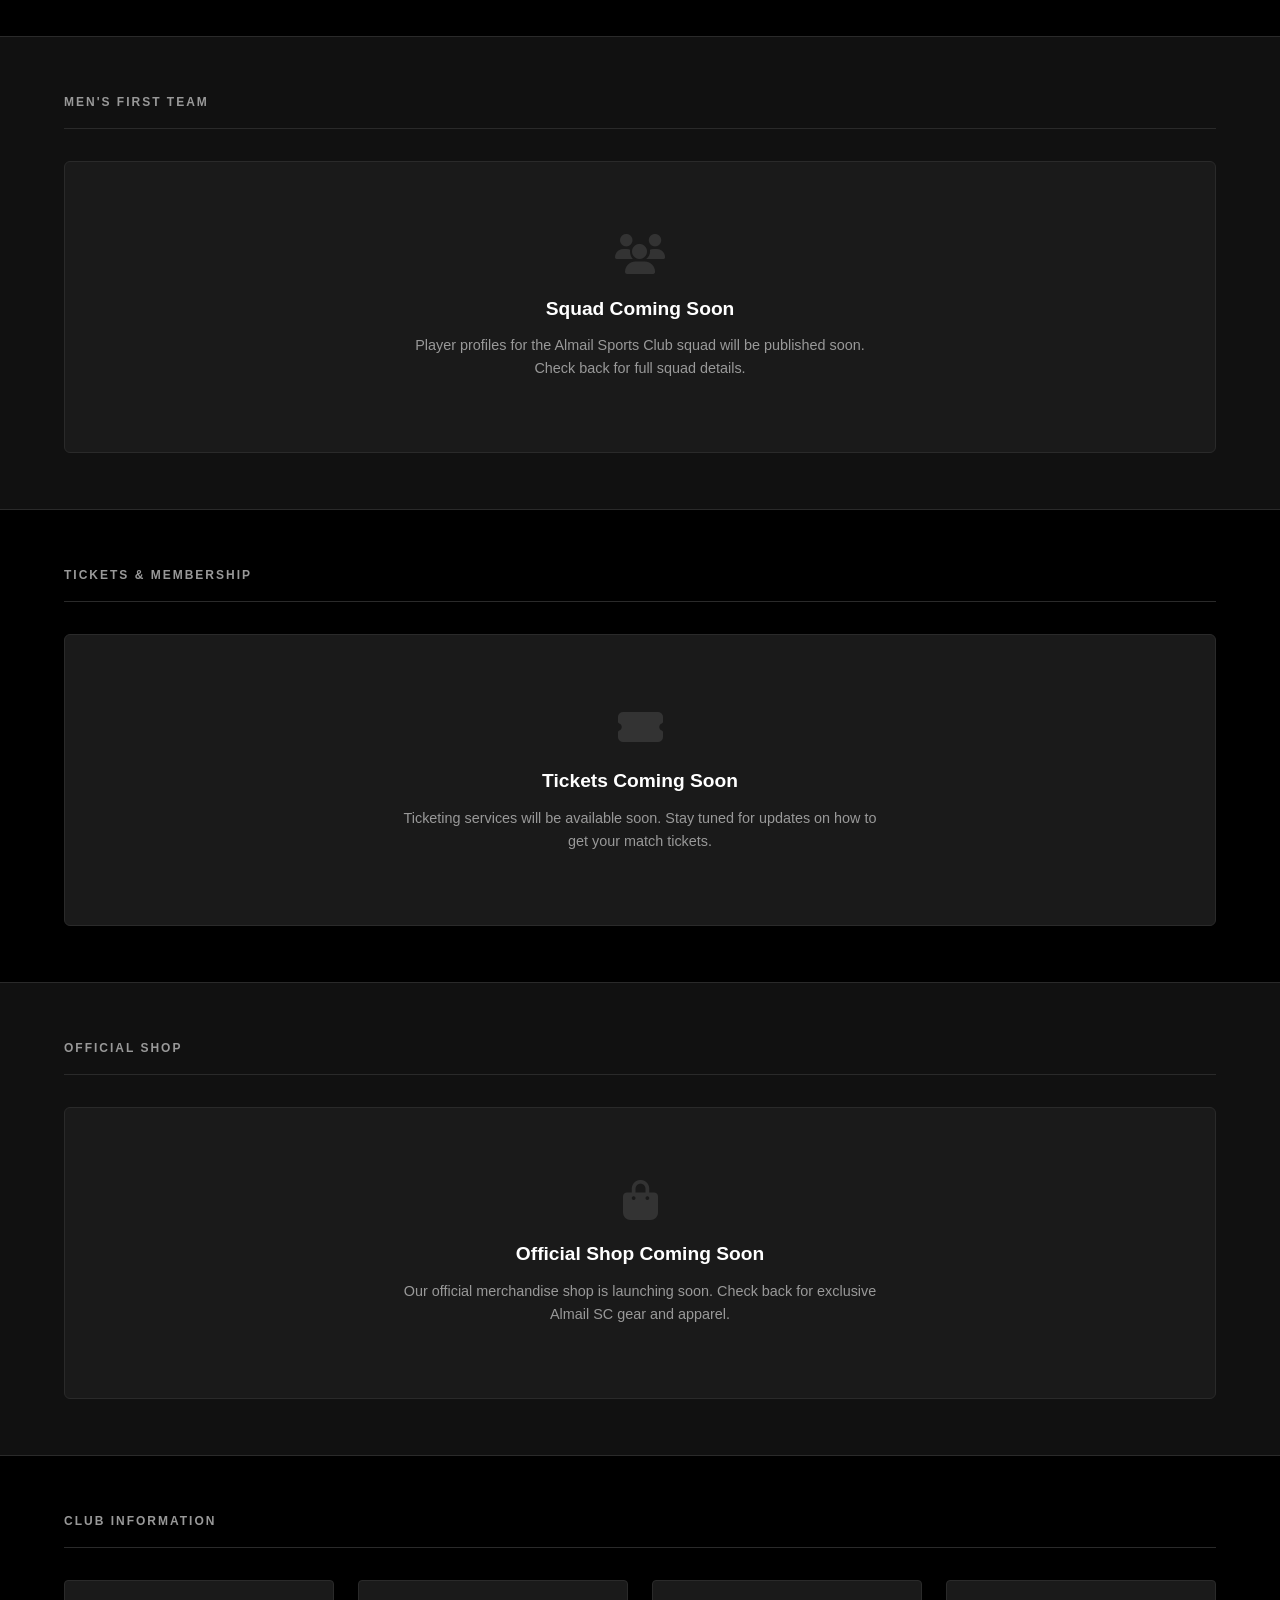
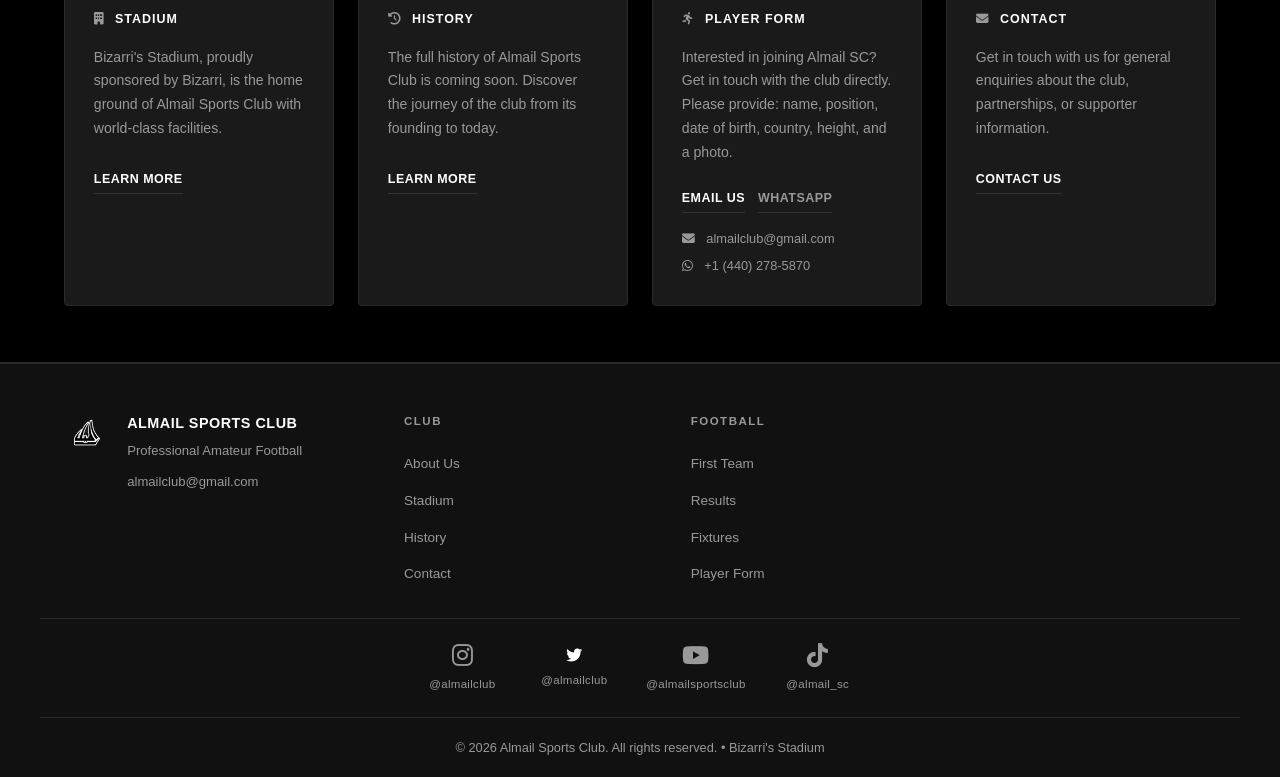
==== commit 95c096a2: "Fix history link — replace 'coming soon' with link to history.html" ====
--- a/index.html
+++ b/index.html
@@ -418,8 +418,8 @@
                 </div>
                 <div class="info-box">
                     <h4><i class="fas fa-history"></i> <span data-i18n="history">HISTORY</span></h4>
-                    <p data-i18n="history-desc">The full history of Almail Sports Club is coming soon. Discover the journey of the club from its founding to today.</p>
-                    <span class="info-link disabled" data-i18n="coming-soon">COMING SOON</span>
+                    <p data-i18n="history-desc">Discover the full story of Almail Sports Club — from its founding in 2021 to four consecutive Dumankaya Cup titles.</p>
+                    <a href="history.html" class="info-link" data-i18n="learn-more">LEARN MORE</a>
                 </div>
                 <div class="info-box">
                     <h4><i class="fas fa-running"></i> <span data-i18n="player-form">PLAYER FORM</span></h4>
@@ -461,8 +461,8 @@
                     <h4>CLUB</h4>
                     <ul>
                         <li><a href="#support">About Us</a></li>
-                        <li><a href="#support">Stadium</a></li>
-                        <li><a href="#support">History</a></li>
+                        <li><a href="stadium.html">Stadium</a></li>
+                        <li><a href="history.html">History</a></li>
                         <li><a href="#support">Contact</a></li>
                     </ul>
                 </div>
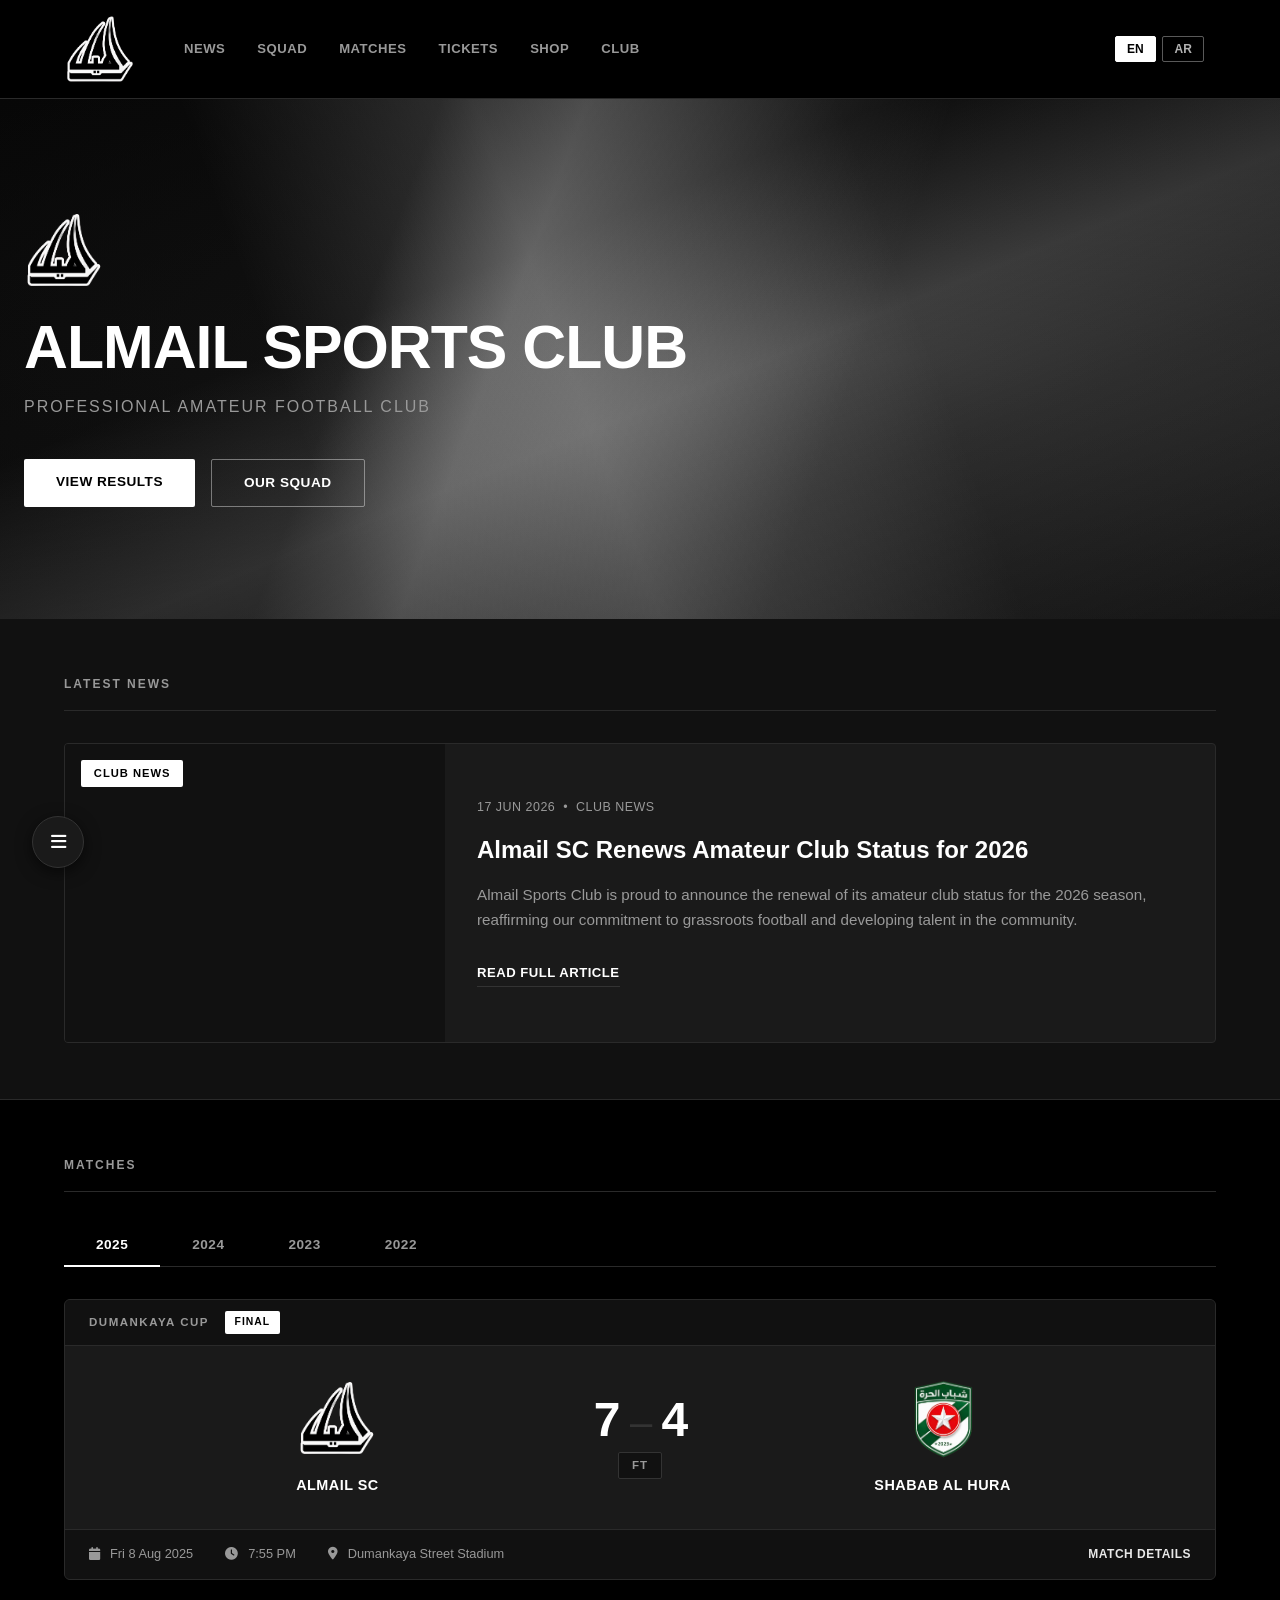
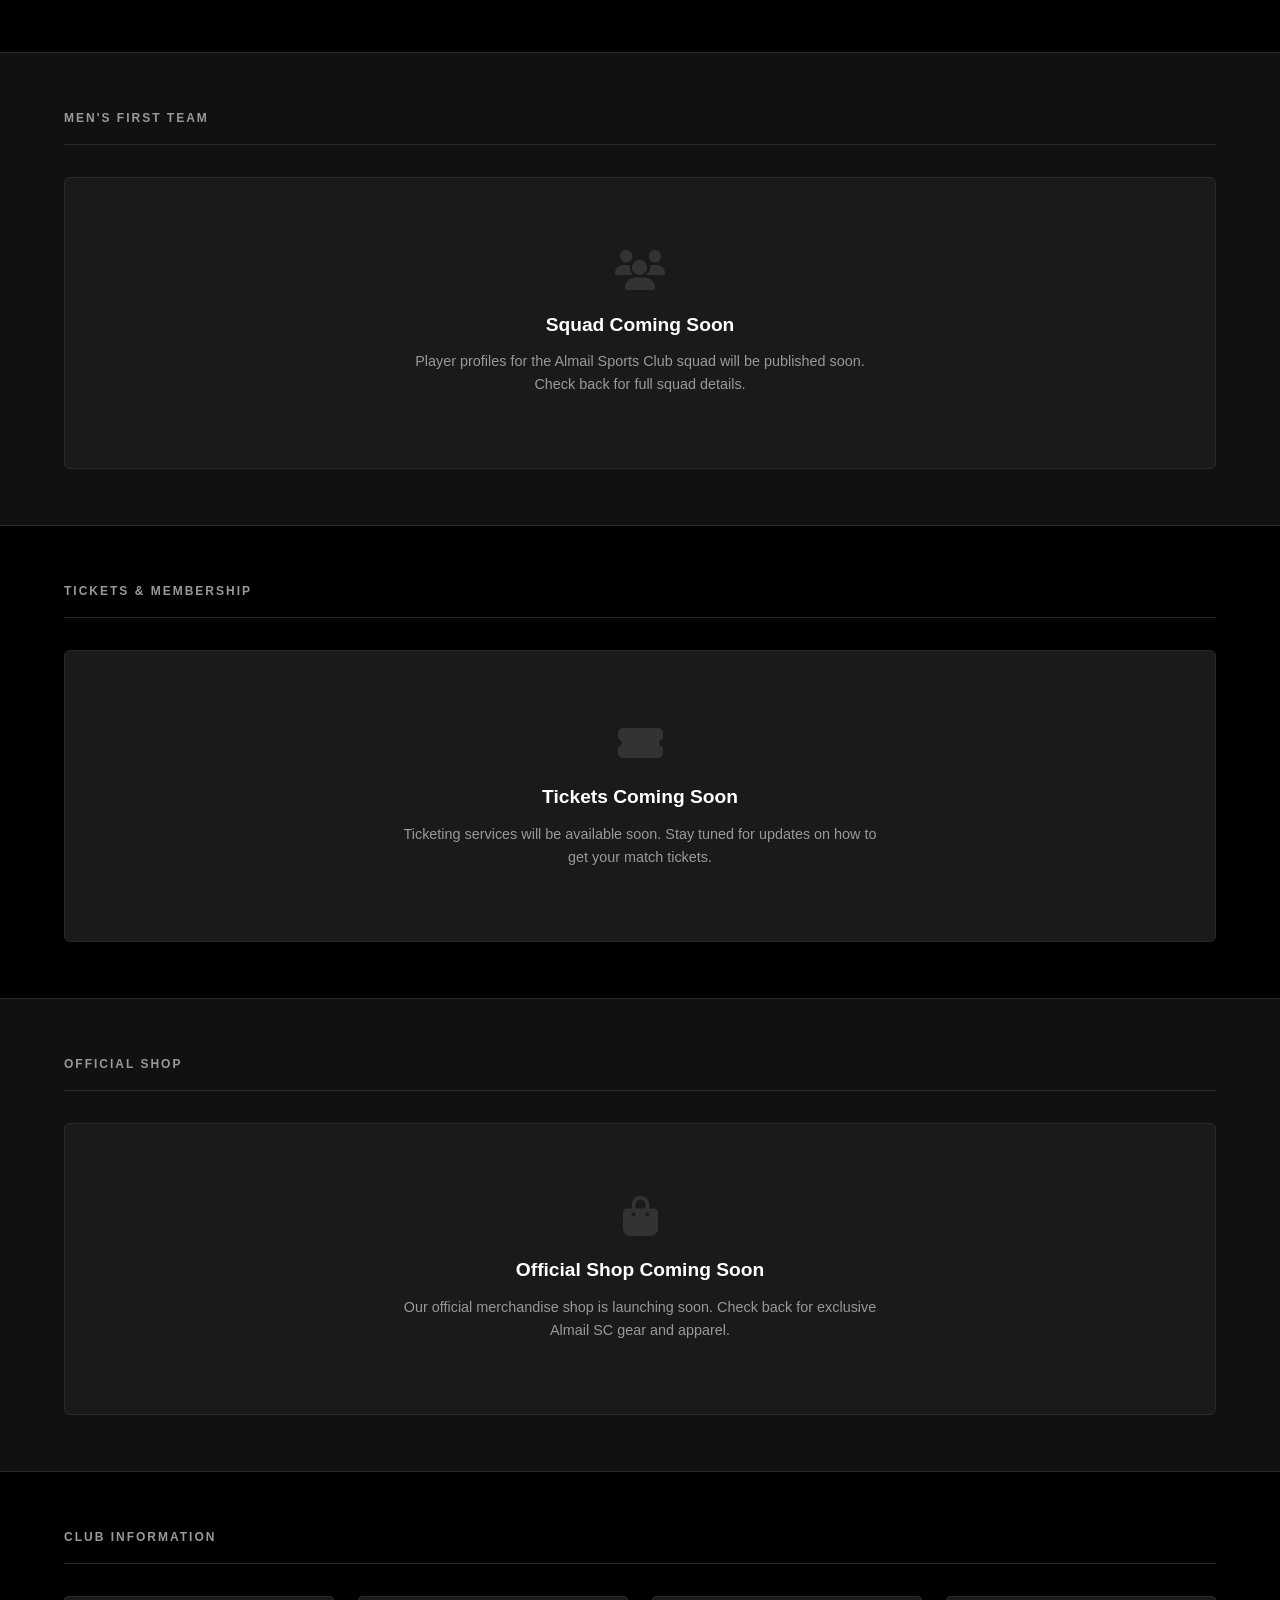
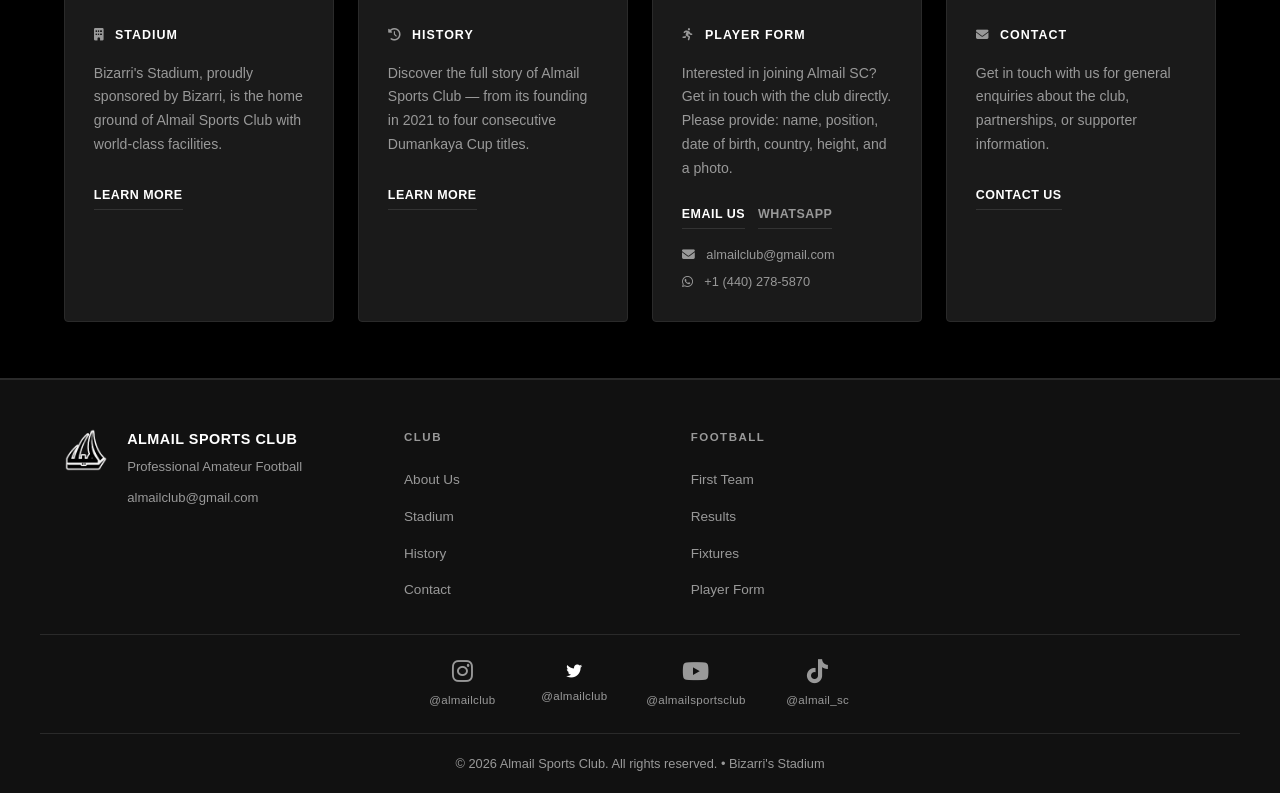
==== commit b672fbb0: "Add 192x192 favicon for Google Search and apple-touch-icon support" ====
--- a/index.html
+++ b/index.html
@@ -5,8 +5,10 @@
     <meta name="viewport" content="width=device-width, initial-scale=1.0">
     <title>Almail Sports Club – Official Website</title>
     <link rel="icon" type="image/x-icon" href="favicon.ico">
+    <link rel="icon" type="image/png" sizes="192x192" href="favicon-192.png">
     <link rel="icon" type="image/png" sizes="32x32" href="favicon-32.png">
     <link rel="icon" type="image/png" sizes="16x16" href="favicon-16.png">
+    <link rel="apple-touch-icon" href="favicon-192.png">
     <link rel="stylesheet" href="styles.css">
     <link rel="stylesheet" href="https://cdnjs.cloudflare.com/ajax/libs/font-awesome/6.4.0/css/all.min.css">
 </head>
@@ -17,7 +19,7 @@
         <div class="header-inner">
             <a href="index.html" class="club-logo">
                 <div class="club-crest">
-                    <img src="logo.png" alt="Almail SC" class="crest-img" onerror="this.style.display='none'; this.nextElementSibling.style.display='flex';">
+                    <img src="AlmailScLogo.png" alt="Almail SC" class="crest-img" onerror="this.style.display='none'; this.nextElementSibling.style.display='flex';">
                     <span class="crest-text crest-fallback">ASC</span>
                 </div>
             </a>
@@ -46,7 +48,7 @@
         <div class="hero-overlay"></div>
         <div class="hero-content">
             <div class="hero-logo-wrap">
-                <img src="logo.png" alt="Almail SC" class="hero-logo-img" onerror="this.style.display='none';">
+                <img src="AlmailScLogo.png" alt="Almail SC" class="hero-logo-img" onerror="this.style.display='none';">
             </div>
             <h1 class="hero-title" data-i18n="hero-title">ALMAIL SPORTS CLUB</h1>
             <p class="hero-subtitle" data-i18n="hero-subtitle">Professional Amateur Football Club</p>
@@ -100,7 +102,7 @@
                     <div class="match-app-body">
                         <div class="match-app-team home-team">
                             <div class="match-team-crest">
-                                <img src="logo.png" alt="ASC" onerror="this.style.display='none'; this.nextElementSibling.style.display='flex';">
+                                <img src="AlmailScLogo.png" alt="ASC" onerror="this.style.display='none'; this.nextElementSibling.style.display='flex';">
                                 <span class="crest-placeholder">A</span>
                             </div>
                             <span class="match-team-name" data-i18n="team-almail">ALMAIL SC</span>
@@ -128,9 +130,37 @@
 
             <!-- 2024 Season -->
             <div class="season-panel" id="season-2024">
-                <div class="coming-soon-matches">
-                    <i class="fas fa-calendar-alt"></i>
-                    <h3><span data-i18n="season-records">Match records for the</span> 2024 <span data-i18n="season-coming">season are coming soon.</span></h3>
+                <div class="match-app-card" onclick="openMatchDetail('dumankaya-2024')">
+                    <div class="match-app-header">
+                        <span class="match-competition-badge" data-i18n="competition-dumankaya">DUMANKAYA CUP</span>
+                        <span class="match-type-badge" data-i18n="match-final">FINAL</span>
+                    </div>
+                    <div class="match-app-body">
+                        <div class="match-app-team home-team">
+                            <div class="match-team-crest">
+                                <img src="AlmailScLogo.png" alt="ASC" onerror="this.style.display='none'; this.nextElementSibling.style.display='flex';">
+                                <span class="crest-placeholder">A</span>
+                            </div>
+                            <span class="match-team-name" data-i18n="team-almail">ALMAIL SC</span>
+                        </div>
+                        <div class="match-app-score-block">
+                            <div class="match-app-score">6 <span class="score-sep">–</span> 4</div>
+                            <div class="match-app-status ft" data-i18n="ft">FT</div>
+                        </div>
+                        <div class="match-app-team away-team">
+                            <div class="match-team-crest alt-crest">
+                                <img src="Guards.png" alt="Palestine Guards" onload="this.nextElementSibling.style.display='none';" onerror="this.style.display='none'; this.nextElementSibling.style.display='flex';">
+                                <span class="crest-placeholder">PG</span>
+                            </div>
+                            <span class="match-team-name">PALESTINE GUARDS</span>
+                        </div>
+                    </div>
+                    <div class="match-app-footer">
+                        <span><i class="fas fa-calendar"></i> Thu 25 Jul 2024</span>
+                        <span><i class="fas fa-clock"></i> 7:00 PM</span>
+                        <span><i class="fas fa-map-marker-alt"></i> Dumankaya Street Stadium</span>
+                        <span class="match-details-link" data-i18n="match-details">MATCH DETAILS <i class="fas fa-chevron-right"></i></span>
+                    </div>
                 </div>
             </div>
 
@@ -164,7 +194,7 @@
                 <div class="modal-teams-row">
                     <div class="modal-team">
                         <div class="modal-crest home">
-                            <img src="logo.png" alt="ASC" onerror="this.style.display='none'; this.nextElementSibling.style.display='flex';">
+                            <img src="AlmailScLogo.png" alt="ASC" onerror="this.style.display='none'; this.nextElementSibling.style.display='flex';">
                             <span class="crest-placeholder">A</span>
                         </div>
                         <span class="modal-team-name">ALMAIL SC</span>
@@ -447,7 +477,7 @@
         <div class="footer-main">
             <div class="footer-brand">
                 <div class="footer-crest">
-                    <img src="logo.png" alt="ASC" class="footer-logo-img" onerror="this.style.display='none'; this.nextElementSibling.style.display='flex';">
+                    <img src="AlmailScLogo.png" alt="ASC" class="footer-logo-img" onerror="this.style.display='none'; this.nextElementSibling.style.display='flex';">
                     <span class="footer-crest-text">ASC</span>
                 </div>
                 <div>
--- a/styles.css
+++ b/styles.css
@@ -514,8 +514,8 @@
 .away-team { align-items: center; }
 
 .match-team-crest {
-    width: 64px;
-    height: 64px;
+    width: 80px;
+    height: 80px;
     background: transparent;
     border-radius: 4px;
     display: flex;
@@ -1395,7 +1395,7 @@
     .hero-btn { padding: 0.65rem 1.4rem; font-size: 0.8rem; }
 
     .match-app-header { padding: 0.6rem 1rem; }
-    .match-team-crest { width: 48px; height: 48px; }
+    .match-team-crest { width: 60px; height: 60px; }
     .match-team-name { font-size: 0.8rem; }
 
     .footer-cols { grid-template-columns: 1fr; }
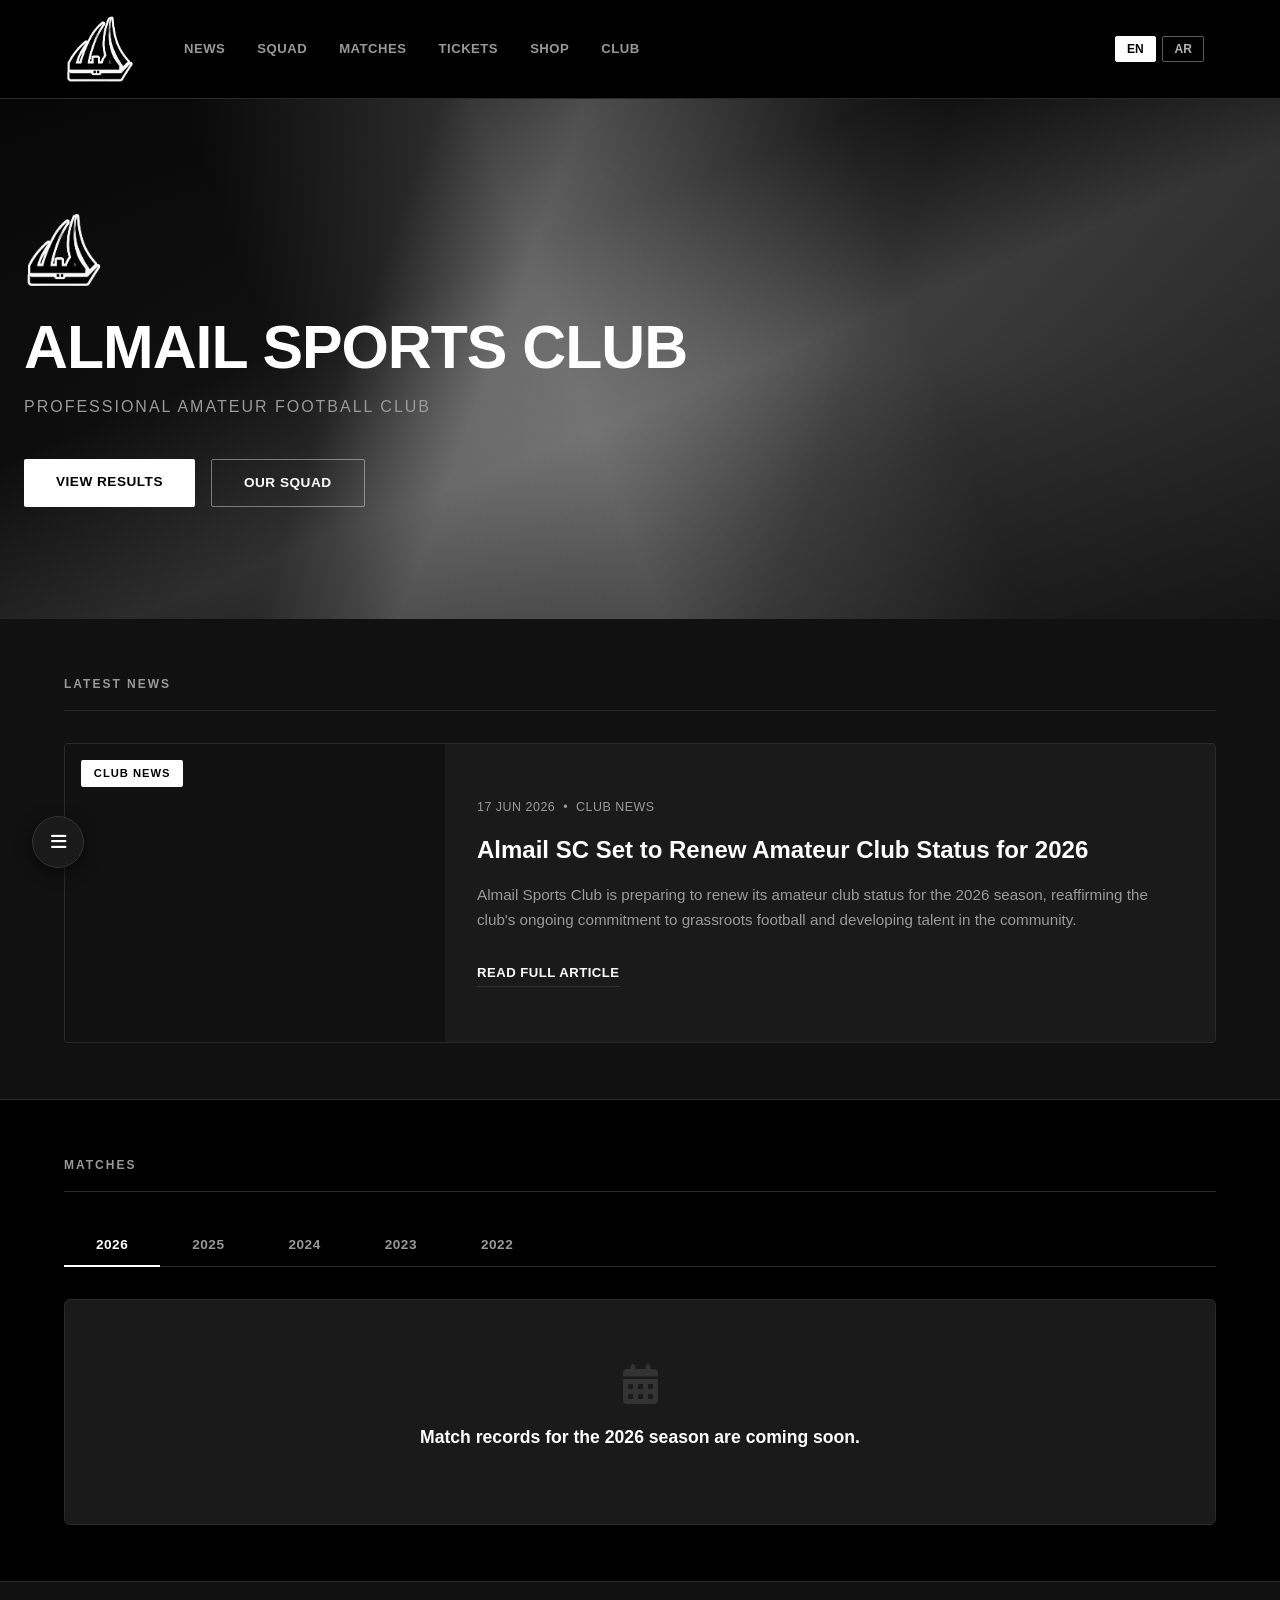
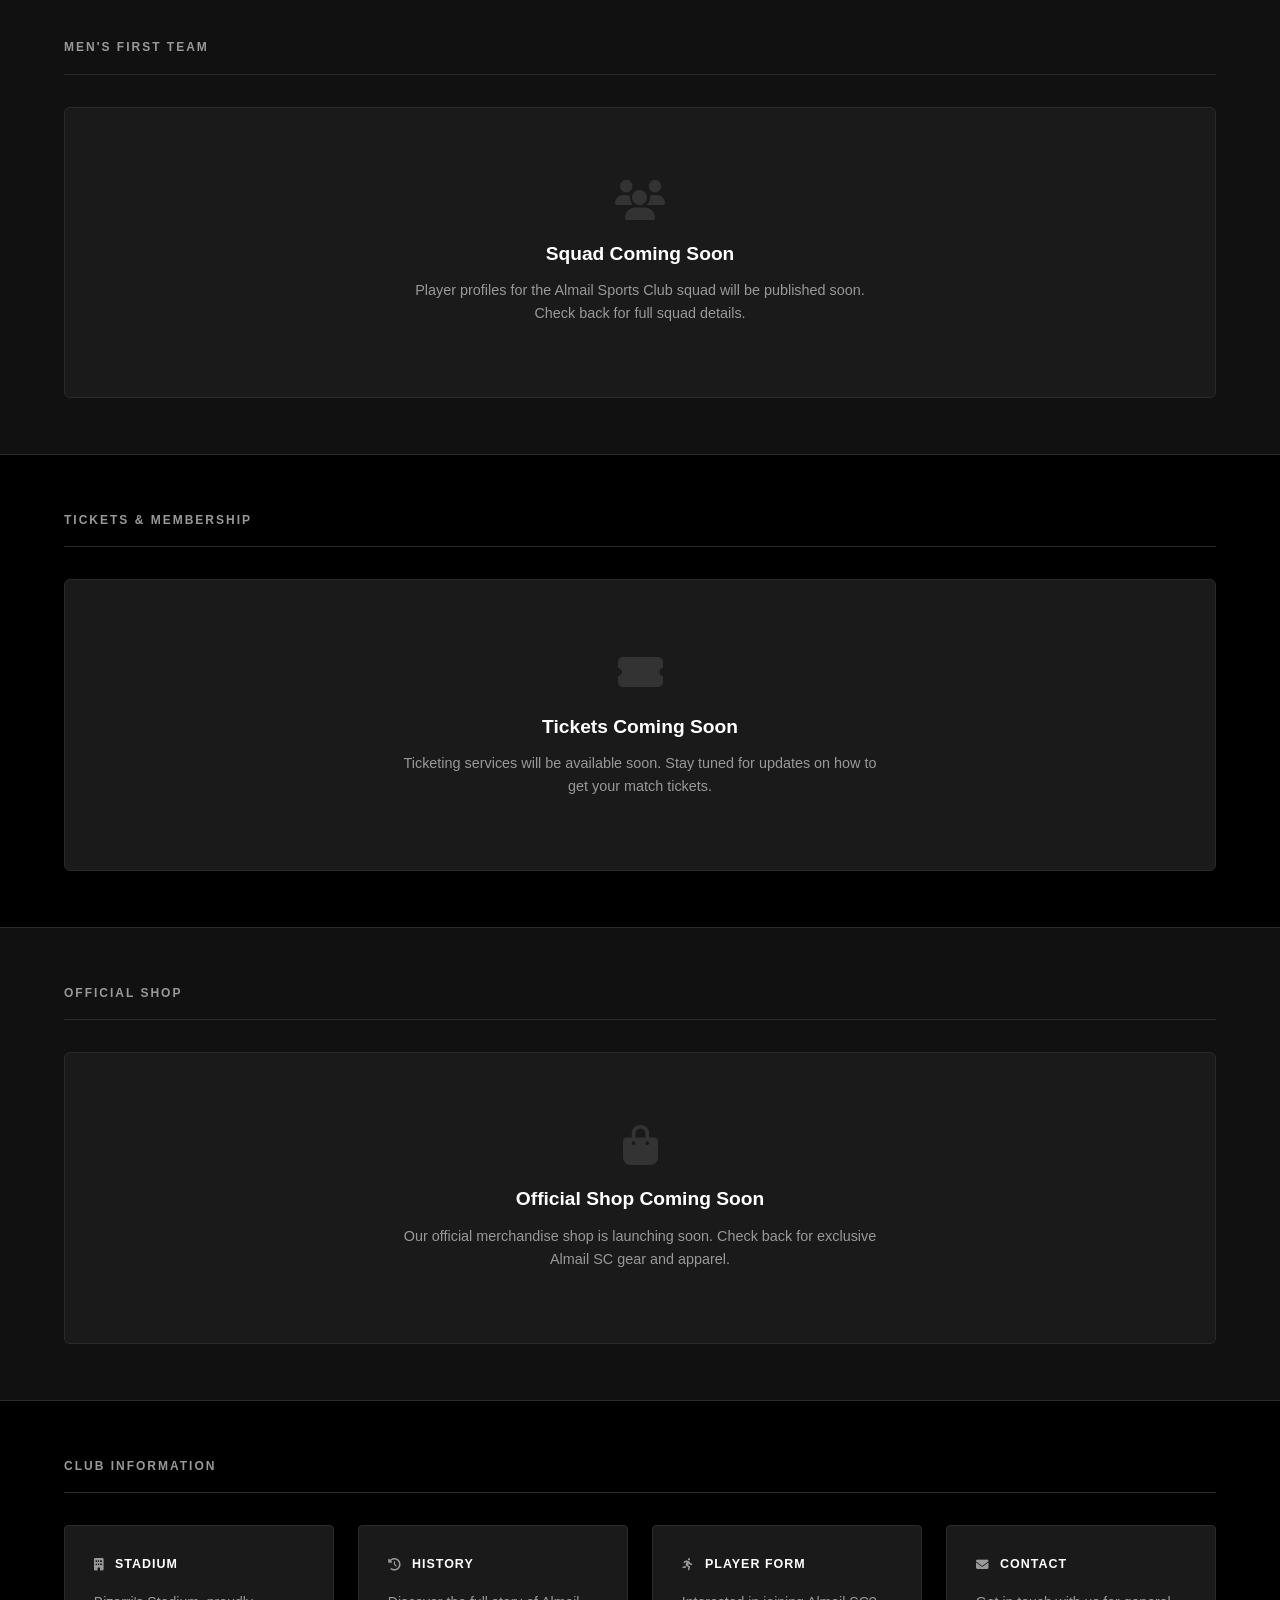
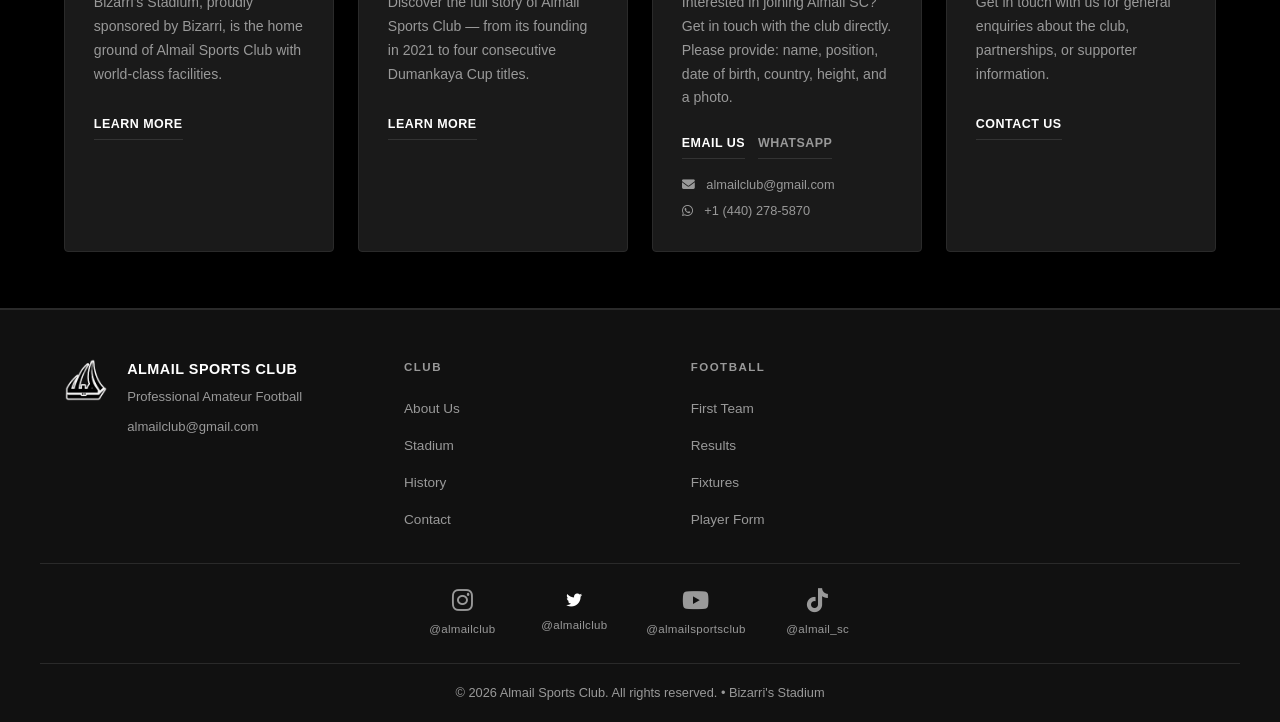
==== commit c37386e5: "Update news to 'set to renew'; add 2026 season tab (coming soon); update article page" ====
--- a/index.html
+++ b/index.html
@@ -70,8 +70,8 @@
                     </div>
                     <div class="news-body">
                         <span class="news-meta"><span data-i18n="news-date">17 JUN 2026</span> &nbsp;&bull;&nbsp; <span data-i18n="news-category">Club News</span></span>
-                        <h3 data-i18n="news-article-title">Almail SC Renews Amateur Club Status for 2026</h3>
-                        <p data-i18n="news-article-desc">Almail Sports Club is proud to announce the renewal of its amateur club status for the 2026 season, reaffirming our commitment to grassroots football and developing talent in the community.</p>
+                        <h3 data-i18n="news-article-title">Almail SC Set to Renew Amateur Club Status for 2026</h3>
+                        <p data-i18n="news-article-desc">Almail Sports Club is preparing to renew its amateur club status for the 2026 season, reaffirming the club's ongoing commitment to grassroots football and developing talent in the community.</p>
                         <a href="news-amateur-status.html" class="news-link" data-i18n="news-read-more">READ FULL ARTICLE</a>
                     </div>
                 </article>
@@ -86,14 +86,23 @@
 
             <!-- Season Selector -->
             <div class="season-tabs">
-                <button class="season-tab active" data-season="2025" data-i18n="season-2025">2025</button>
+                <button class="season-tab active" data-season="2026" data-i18n="season-2026">2026</button>
+                <button class="season-tab" data-season="2025" data-i18n="season-2025">2025</button>
                 <button class="season-tab" data-season="2024" data-i18n="season-2024">2024</button>
                 <button class="season-tab" data-season="2023" data-i18n="season-2023">2023</button>
                 <button class="season-tab" data-season="2022" data-i18n="season-2022">2022</button>
             </div>
 
+            <!-- 2026 Season -->
+            <div class="season-panel active" id="season-2026">
+                <div class="coming-soon-matches">
+                    <i class="fas fa-calendar-alt"></i>
+                    <h3><span data-i18n="season-records">Match records for the</span> 2026 <span data-i18n="season-coming">season are coming soon.</span></h3>
+                </div>
+            </div>
+
             <!-- 2025 Season -->
-            <div class="season-panel active" id="season-2025">
+            <div class="season-panel" id="season-2025">
                 <div class="match-app-card" onclick="openMatchDetail('dumankaya')">
                     <div class="match-app-header">
                         <span class="match-competition-badge" data-i18n="competition-dumankaya">DUMANKAYA CUP</span>
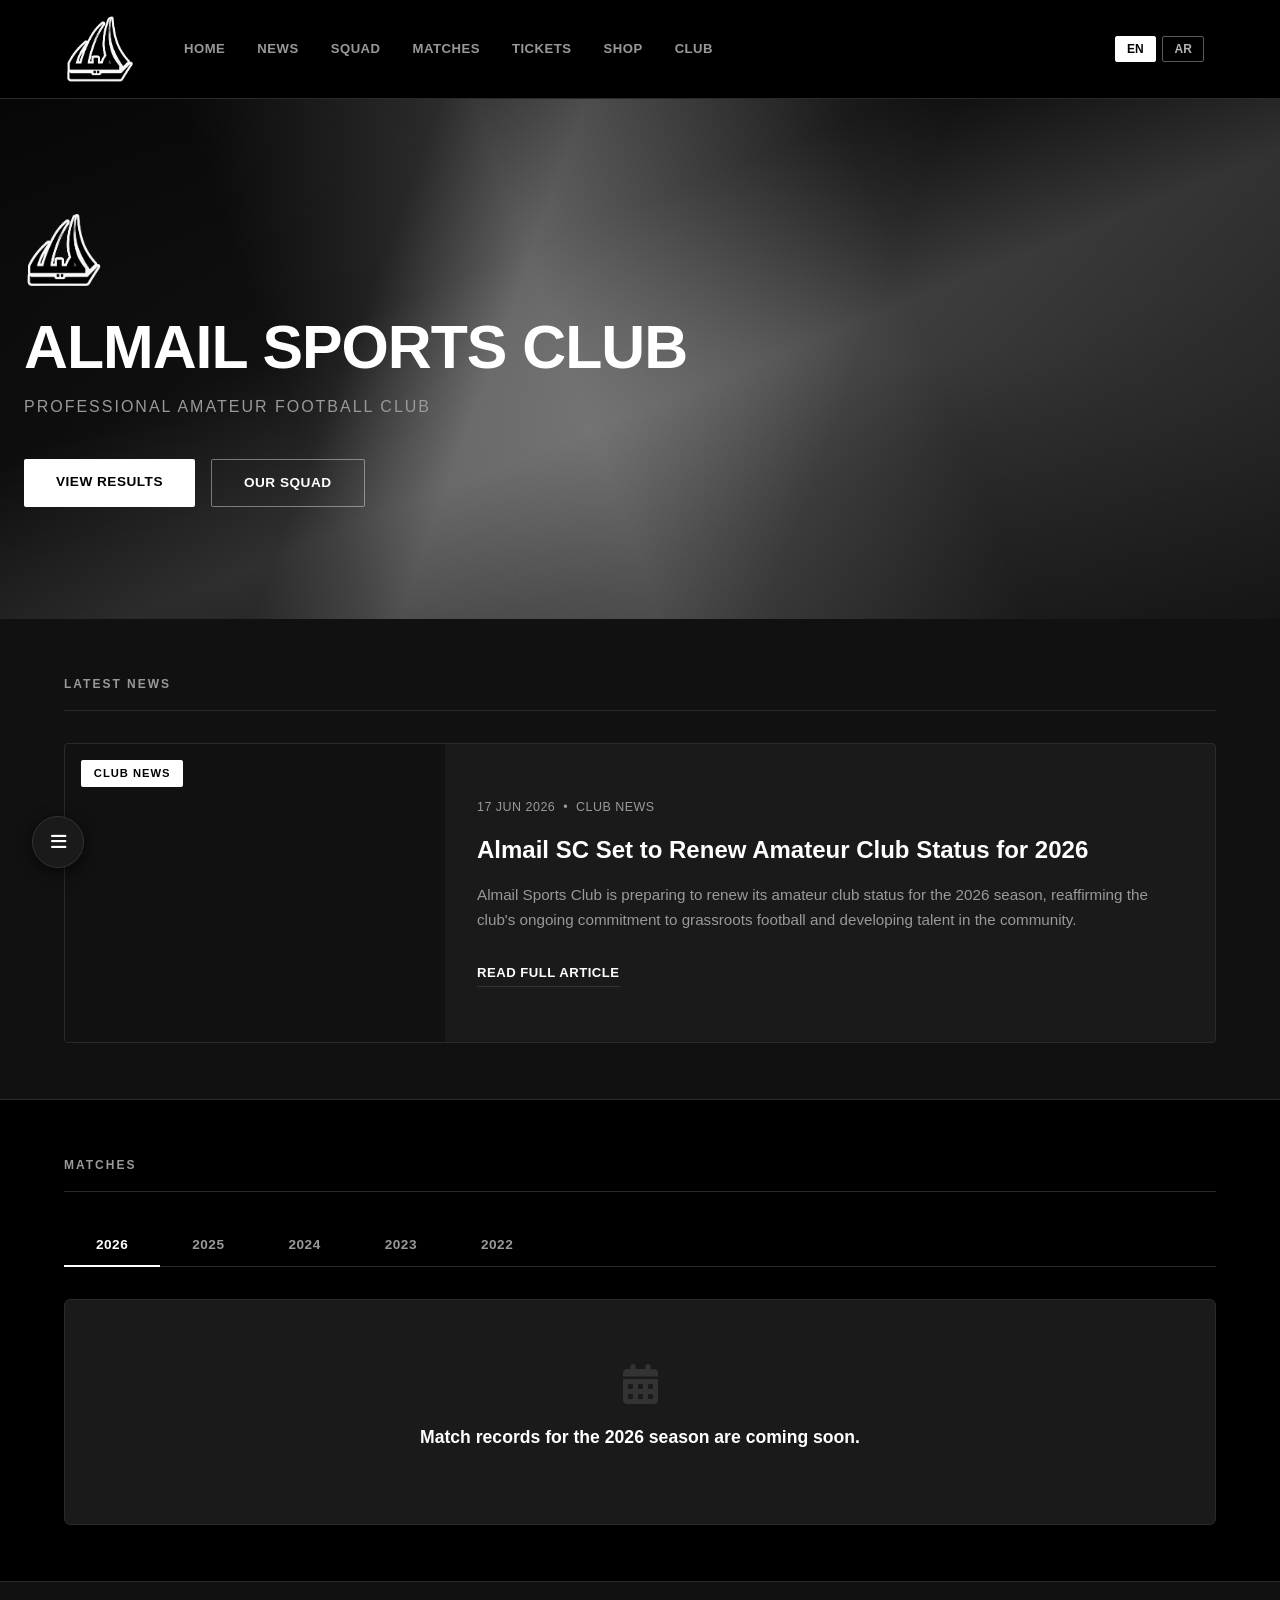
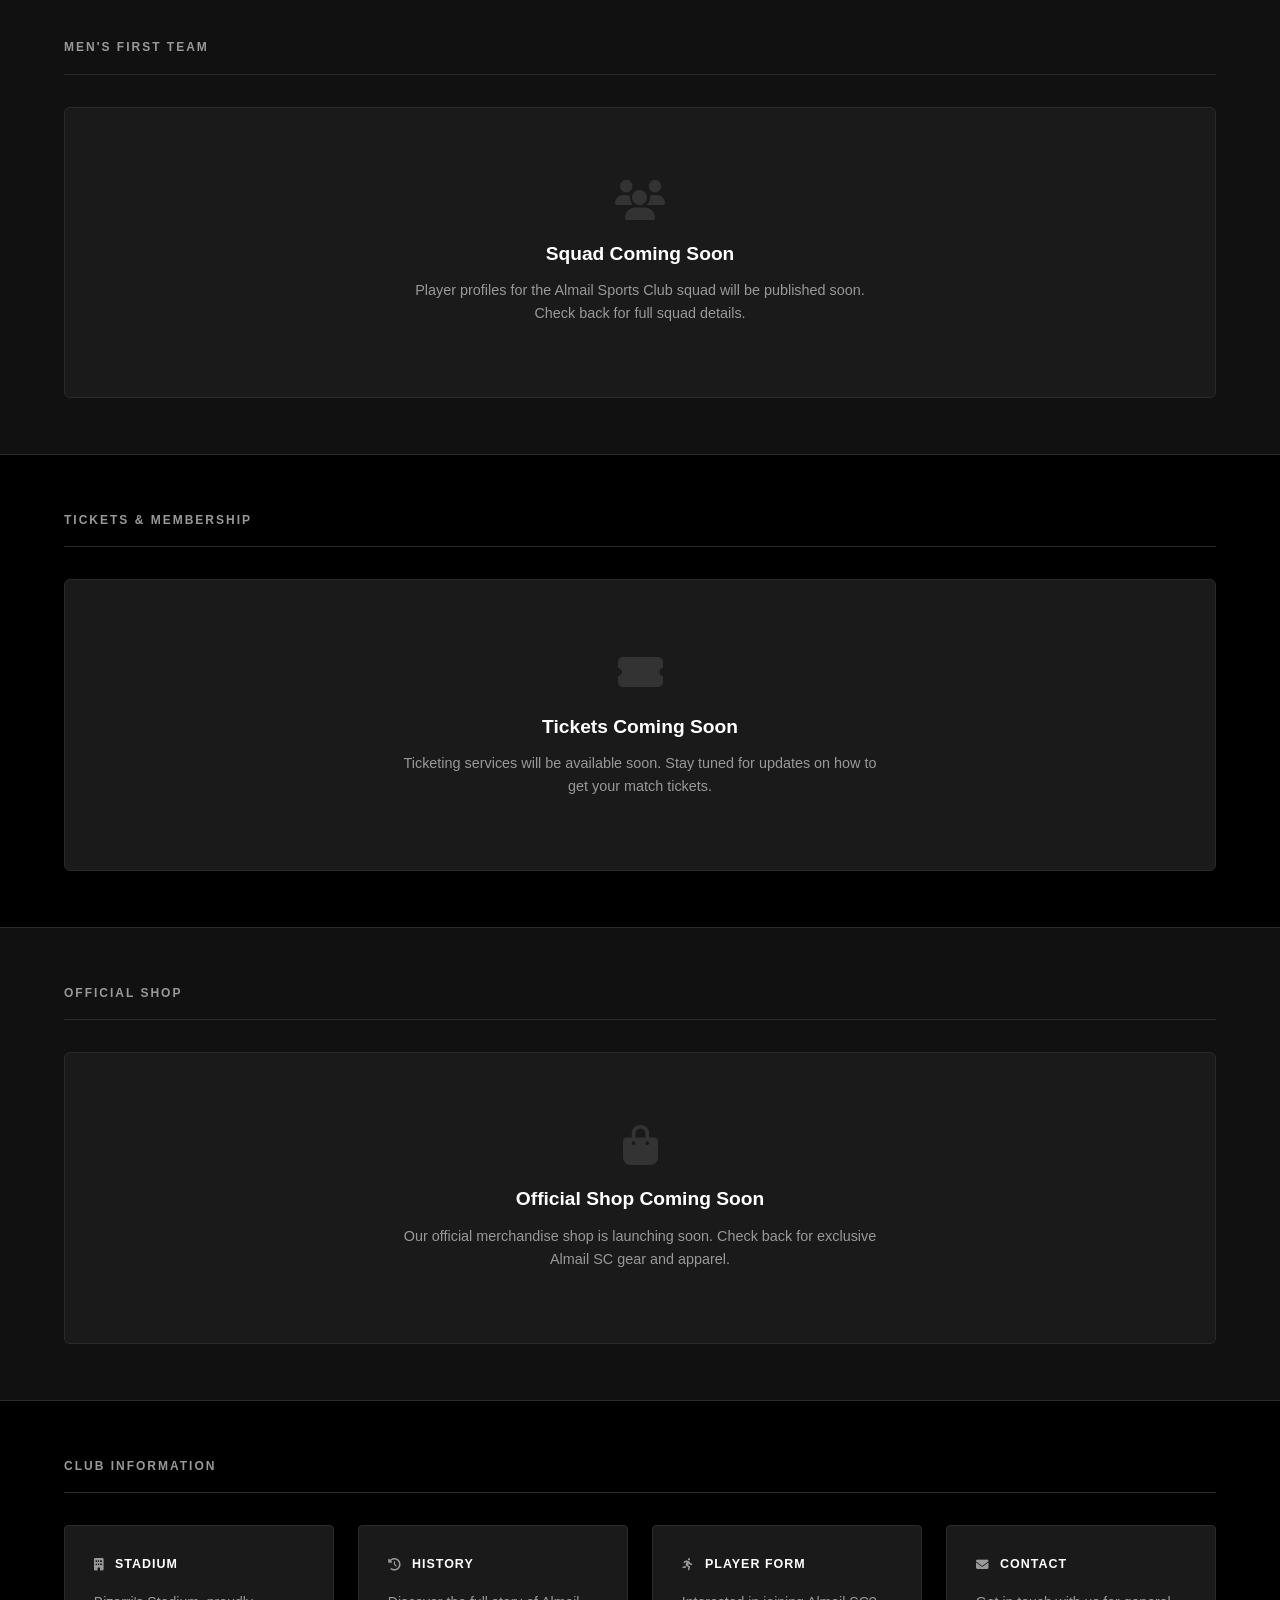
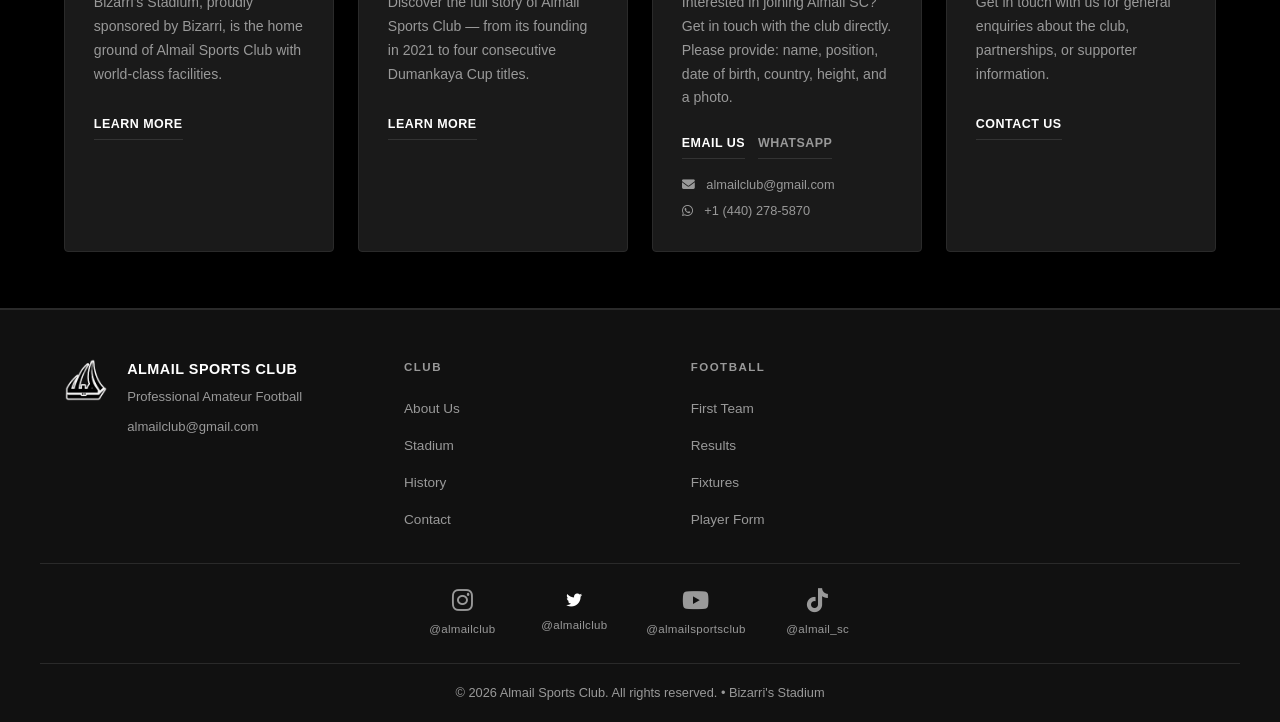
==== commit b04e3633: "Add 2023 season with Dumankaya Cup group stage matches and friendly match; update player positions a" ====
--- a/index.html
+++ b/index.html
@@ -24,6 +24,7 @@
                 </div>
             </a>
             <nav class="main-nav" id="mainNav">
+                <a href="index.html" class="nav-link" data-i18n="nav-home">HOME</a>
                 <a href="#latest" class="nav-link" data-i18n="nav-news">NEWS</a>
                 <a href="#teams" class="nav-link" data-i18n="nav-squad">SQUAD</a>
                 <a href="#matches" class="nav-link" data-i18n="nav-matches">MATCHES</a>
@@ -175,9 +176,211 @@
 
             <!-- 2023 Season -->
             <div class="season-panel" id="season-2023">
-                <div class="coming-soon-matches">
-                    <i class="fas fa-calendar-alt"></i>
-                    <h3><span data-i18n="season-records">Match records for the</span> 2023 <span data-i18n="season-coming">season are coming soon.</span></h3>
+                <div style="padding: 2rem 0;">
+                    <!-- Dumankaya Cup Section -->
+                    <h3 style="font-size: 1.3rem; margin-bottom: 1.5rem; color: var(--white);">Dumankaya Cup 2023 - Group Stage</h3>
+
+                    <!-- Round 1 -->
+                    <div class="match-app-card" onclick="openMatchDetail('dumankaya-2023-r1')">
+                        <div class="match-app-header">
+                            <span class="match-competition-badge">DUMANKAYA CUP</span>
+                            <span class="match-type-badge">GROUP STAGE</span>
+                        </div>
+                        <div class="match-app-body">
+                            <div class="match-app-team home-team">
+                                <div class="match-team-crest" style="background: rgba(255,255,255,0.1); border-radius: 4px;">
+                                    <span class="crest-placeholder">RU</span>
+                                </div>
+                                <span class="match-team-name">RIYADH UNITED</span>
+                            </div>
+                            <div class="match-app-score-block">
+                                <div class="match-app-score">5 <span class="score-sep">–</span> 0</div>
+                                <div class="match-app-status ft">FT</div>
+                            </div>
+                            <div class="match-app-team away-team">
+                                <div class="match-team-crest">
+                                    <img src="Guards.png" alt="Palestine Guards" onload="this.nextElementSibling.style.display='none';" onerror="this.style.display='none'; this.nextElementSibling.style.display='flex';">
+                                    <span class="crest-placeholder">PG</span>
+                                </div>
+                                <span class="match-team-name">PALESTINE GUARDS</span>
+                            </div>
+                        </div>
+                        <div class="match-app-footer">
+                            <span><i class="fas fa-calendar"></i> Sun 13 Jul 2023</span>
+                            <span><i class="fas fa-clock"></i> 7:40 PM</span>
+                            <span><i class="fas fa-map-marker-alt"></i> Dumankaya Street Stadium</span>
+                            <span class="match-details-link">MATCH DETAILS <i class="fas fa-chevron-right"></i></span>
+                        </div>
+                    </div>
+
+                    <!-- Round 2 -->
+                    <div class="match-app-card" onclick="openMatchDetail('dumankaya-2023-r2')">
+                        <div class="match-app-header">
+                            <span class="match-competition-badge">DUMANKAYA CUP</span>
+                            <span class="match-type-badge">GROUP STAGE</span>
+                        </div>
+                        <div class="match-app-body">
+                            <div class="match-app-team home-team">
+                                <div class="match-team-crest">
+                                    <img src="AlmailScLogo.png" alt="ASC" onerror="this.style.display='none'; this.nextElementSibling.style.display='flex';">
+                                    <span class="crest-placeholder">A</span>
+                                </div>
+                                <span class="match-team-name">ALMAIL SC</span>
+                            </div>
+                            <div class="match-app-score-block">
+                                <div class="match-app-score">8 <span class="score-sep">–</span> 1</div>
+                                <div class="match-app-status ft">FT</div>
+                            </div>
+                            <div class="match-app-team away-team">
+                                <div class="match-team-crest">
+                                    <img src="Guards.png" alt="Palestine Guards" onload="this.nextElementSibling.style.display='none';" onerror="this.style.display='none'; this.nextElementSibling.style.display='flex';">
+                                    <span class="crest-placeholder">PG</span>
+                                </div>
+                                <span class="match-team-name">PALESTINE GUARDS</span>
+                            </div>
+                        </div>
+                        <div class="match-app-footer">
+                            <span><i class="fas fa-calendar"></i> Sun 16 Jul 2023</span>
+                            <span><i class="fas fa-clock"></i> 6:30 PM</span>
+                            <span><i class="fas fa-map-marker-alt"></i> Dumankaya Street Stadium</span>
+                            <span class="match-details-link">MATCH DETAILS <i class="fas fa-chevron-right"></i></span>
+                        </div>
+                    </div>
+
+                    <!-- Round 3 -->
+                    <div class="match-app-card" onclick="openMatchDetail('dumankaya-2023-r3')">
+                        <div class="match-app-header">
+                            <span class="match-competition-badge">DUMANKAYA CUP</span>
+                            <span class="match-type-badge">GROUP STAGE</span>
+                        </div>
+                        <div class="match-app-body">
+                            <div class="match-app-team home-team">
+                                <div class="match-team-crest">
+                                    <img src="AlmailScLogo.png" alt="ASC" onerror="this.style.display='none'; this.nextElementSibling.style.display='flex';">
+                                    <span class="crest-placeholder">A</span>
+                                </div>
+                                <span class="match-team-name">ALMAIL SC</span>
+                            </div>
+                            <div class="match-app-score-block">
+                                <div class="match-app-score">5 <span class="score-sep">–</span> 2</div>
+                                <div class="match-app-status ft">FT</div>
+                            </div>
+                            <div class="match-app-team away-team">
+                                <div class="match-team-crest" style="background: rgba(255,255,255,0.1); border-radius: 4px;">
+                                    <span class="crest-placeholder">RU</span>
+                                </div>
+                                <span class="match-team-name">RIYADH UNITED</span>
+                            </div>
+                        </div>
+                        <div class="match-app-footer">
+                            <span><i class="fas fa-calendar"></i> Tue 18 Jul 2023</span>
+                            <span><i class="fas fa-clock"></i> 7:40 PM</span>
+                            <span><i class="fas fa-map-marker-alt"></i> Dumankaya Street Stadium</span>
+                            <span class="match-details-link">MATCH DETAILS <i class="fas fa-chevron-right"></i></span>
+                        </div>
+                    </div>
+
+                    <!-- Standings -->
+                    <div style="margin-top: 2rem; padding: 1.5rem; background: rgba(255,255,255,0.05); border-radius: 8px;">
+                        <h4 style="margin-bottom: 1rem; color: var(--white);">Group Standings</h4>
+                        <div style="overflow-x: auto;">
+                            <table style="width: 100%; color: var(--white); font-size: 0.9rem;">
+                                <thead>
+                                    <tr style="border-bottom: 1px solid rgba(255,255,255,0.2);">
+                                        <th style="text-align: left; padding: 0.5rem;">Pos</th>
+                                        <th style="text-align: left; padding: 0.5rem;">Team</th>
+                                        <th style="text-align: center; padding: 0.5rem;">P</th>
+                                        <th style="text-align: center; padding: 0.5rem;">W</th>
+                                        <th style="text-align: center; padding: 0.5rem;">D</th>
+                                        <th style="text-align: center; padding: 0.5rem;">L</th>
+                                        <th style="text-align: center; padding: 0.5rem;">GF</th>
+                                        <th style="text-align: center; padding: 0.5rem;">GA</th>
+                                        <th style="text-align: center; padding: 0.5rem;">GD</th>
+                                        <th style="text-align: center; padding: 0.5rem;">Pts</th>
+                                    </tr>
+                                </thead>
+                                <tbody>
+                                    <tr style="border-bottom: 1px solid rgba(255,255,255,0.1); background: rgba(0,255,0,0.08);">
+                                        <td style="padding: 0.5rem;">1</td>
+                                        <td style="padding: 0.5rem;"><strong>Almail SC</strong> <span style="color: var(--accent); font-size: 0.75rem;">CHAMPIONS</span></td>
+                                        <td style="text-align: center; padding: 0.5rem;">2</td>
+                                        <td style="text-align: center; padding: 0.5rem;">2</td>
+                                        <td style="text-align: center; padding: 0.5rem;">0</td>
+                                        <td style="text-align: center; padding: 0.5rem;">0</td>
+                                        <td style="text-align: center; padding: 0.5rem;">13</td>
+                                        <td style="text-align: center; padding: 0.5rem;">3</td>
+                                        <td style="text-align: center; padding: 0.5rem;">+10</td>
+                                        <td style="text-align: center; padding: 0.5rem;"><strong>6</strong></td>
+                                    </tr>
+                                    <tr style="border-bottom: 1px solid rgba(255,255,255,0.1);">
+                                        <td style="padding: 0.5rem;">2</td>
+                                        <td style="padding: 0.5rem;">Riyadh United</td>
+                                        <td style="text-align: center; padding: 0.5rem;">2</td>
+                                        <td style="text-align: center; padding: 0.5rem;">1</td>
+                                        <td style="text-align: center; padding: 0.5rem;">0</td>
+                                        <td style="text-align: center; padding: 0.5rem;">1</td>
+                                        <td style="text-align: center; padding: 0.5rem;">10</td>
+                                        <td style="text-align: center; padding: 0.5rem;">8</td>
+                                        <td style="text-align: center; padding: 0.5rem;">+2</td>
+                                        <td style="text-align: center; padding: 0.5rem;"><strong>3</strong></td>
+                                    </tr>
+                                    <tr style="border-bottom: 1px solid rgba(255,255,255,0.1);">
+                                        <td style="padding: 0.5rem;">3</td>
+                                        <td style="padding: 0.5rem;">Palestine Guards</td>
+                                        <td style="text-align: center; padding: 0.5rem;">2</td>
+                                        <td style="text-align: center; padding: 0.5rem;">0</td>
+                                        <td style="text-align: center; padding: 0.5rem;">0</td>
+                                        <td style="text-align: center; padding: 0.5rem;">2</td>
+                                        <td style="text-align: center; padding: 0.5rem;">1</td>
+                                        <td style="text-align: center; padding: 0.5rem;">13</td>
+                                        <td style="text-align: center; padding: 0.5rem;">-12</td>
+                                        <td style="text-align: center; padding: 0.5rem;"><strong>0</strong></td>
+                                    </tr>
+                                </tbody>
+                            </table>
+                        </div>
+                    </div>
+
+                    <!-- Friendly Match Section -->
+                    <h3 style="font-size: 1.3rem; margin: 2rem 0 1.5rem 0; color: var(--white);">Friendly Matches</h3>
+
+                    <div class="match-app-card" onclick="openMatchDetail('friendly-2023')">
+                        <div class="match-app-header">
+                            <span class="match-competition-badge">FRIENDLY</span>
+                            <span class="match-type-badge">MATCH</span>
+                        </div>
+                        <div class="match-app-body">
+                            <div class="match-app-team home-team">
+                                <div class="match-team-crest">
+                                    <img src="AlmailScLogo.png" alt="ASC" onerror="this.style.display='none'; this.nextElementSibling.style.display='flex';">
+                                    <span class="crest-placeholder">A</span>
+                                </div>
+                                <span class="match-team-name">ALMAIL SC</span>
+                            </div>
+                            <div class="match-app-score-block">
+                                <div class="match-app-score">7 <span class="score-sep">–</span> 6</div>
+                                <div class="match-app-status ft">FT</div>
+                            </div>
+                            <div class="match-app-team away-team">
+                                <div class="match-team-crest" style="background: rgba(255,255,255,0.1); border-radius: 4px;">
+                                    <span class="crest-placeholder">TB</span>
+                                </div>
+                                <span class="match-team-name">TURKISH BULDOGLER</span>
+                            </div>
+                        </div>
+                        <div class="match-app-footer">
+                            <span><i class="fas fa-calendar"></i> Wed 16 Aug 2023</span>
+                            <span><i class="fas fa-clock"></i> 5:30 PM</span>
+                            <span><i class="fas fa-map-marker-alt"></i> Dumankaya Street Stadium</span>
+                            <span class="match-details-link">MATCH DETAILS <i class="fas fa-chevron-right"></i></span>
+                        </div>
+                    </div>
+
+                    <!-- MVP Section -->
+                    <div style="margin-top: 2rem; padding: 1.5rem; background: rgba(255,215,0,0.08); border-left: 4px solid var(--accent); border-radius: 4px;">
+                        <h4 style="margin-bottom: 0.5rem; color: var(--accent);">🏆 MVP OF THE MATCH</h4>
+                        <p style="color: var(--white); font-size: 1.1rem;"><strong>Faisal Al Mansour</strong> - Goalkeeper</p>
+                    </div>
                 </div>
             </div>
 
@@ -558,6 +761,7 @@
                 <button onclick="closeFloatMenu()"><i class="fas fa-times"></i></button>
             </div>
             <ul class="float-menu-links">
+                <li><a href="index.html" onclick="closeFloatMenu()"><i class="fas fa-home"></i> <span data-i18n="nav-home">HOME</span></a></li>
                 <li><a href="#latest"  onclick="closeFloatMenu()"><i class="fas fa-newspaper"></i> <span data-i18n="nav-news">NEWS</span></a></li>
                 <li><a href="#matches" onclick="closeFloatMenu()"><i class="fas fa-futbol"></i> <span data-i18n="nav-matches">MATCHES</span></a></li>
                 <li><a href="#teams"   onclick="closeFloatMenu()"><i class="fas fa-users"></i> <span data-i18n="nav-squad">SQUAD</span></a></li>
